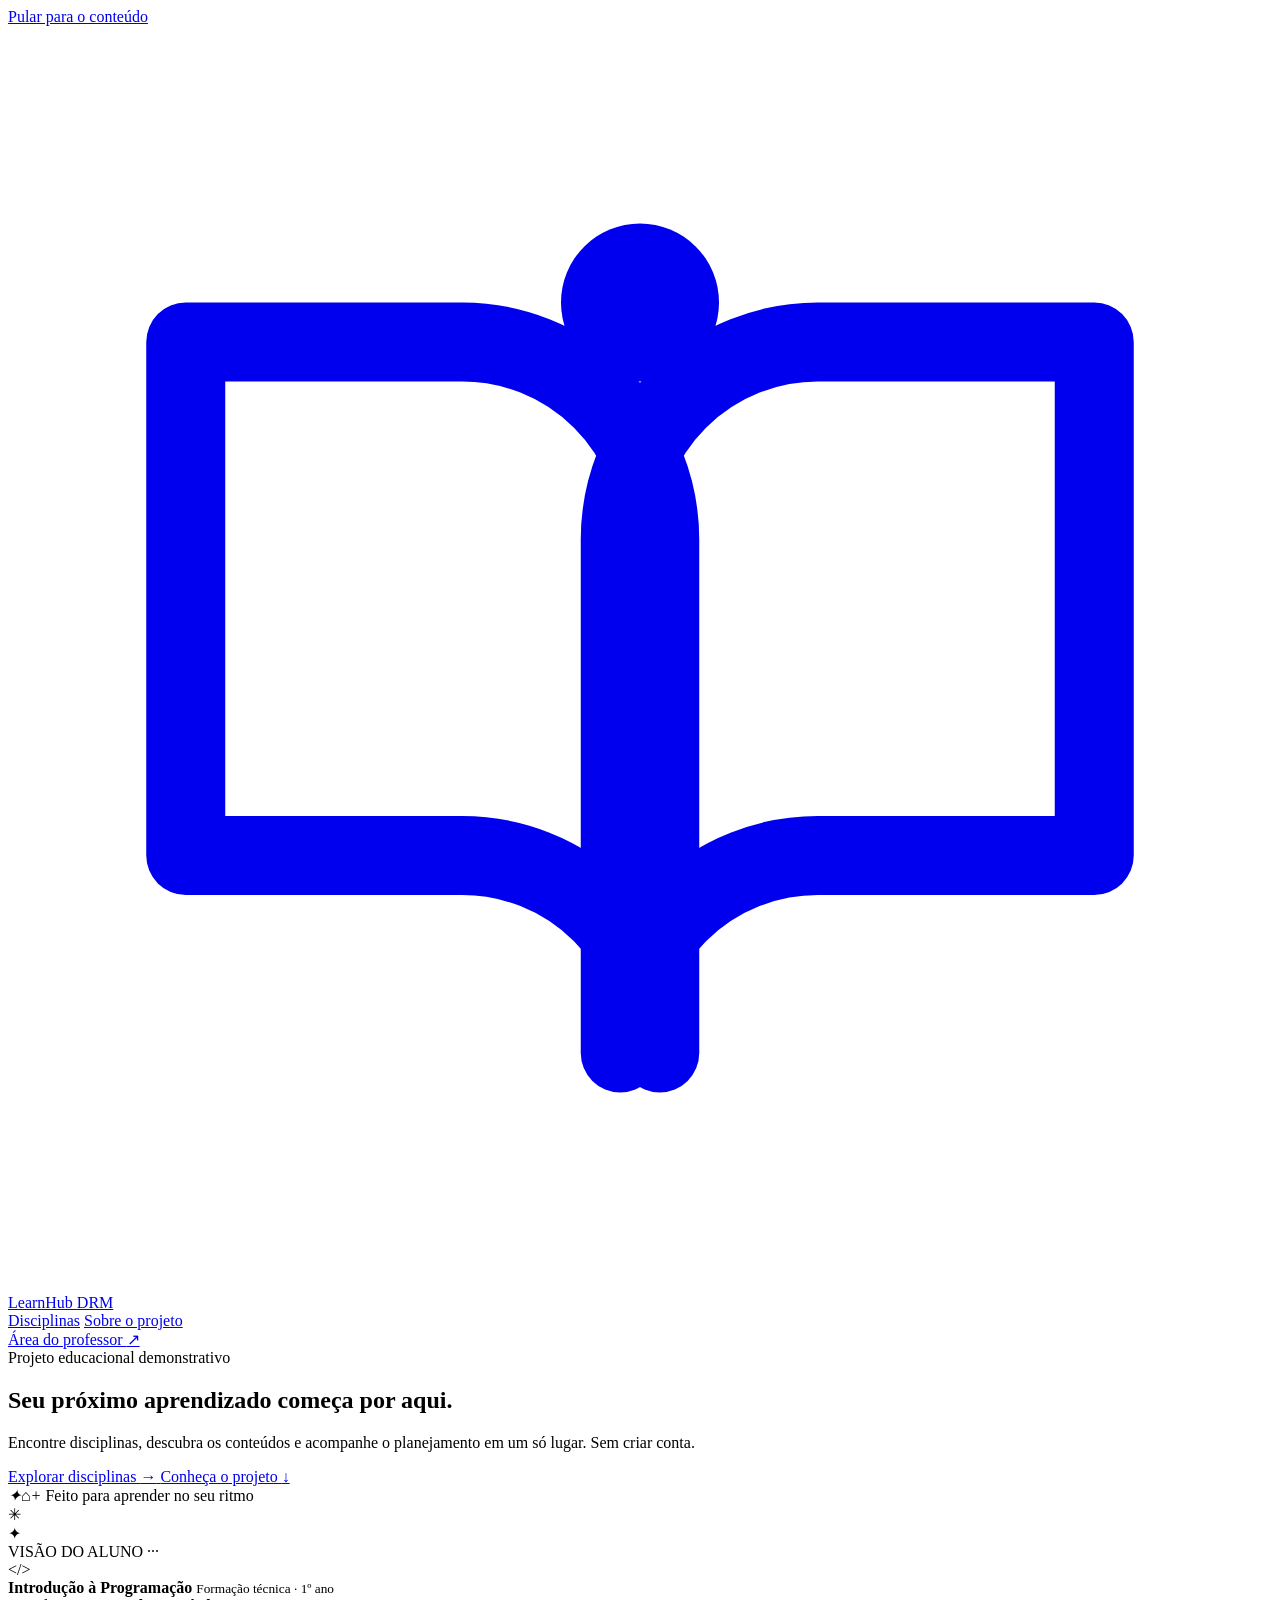
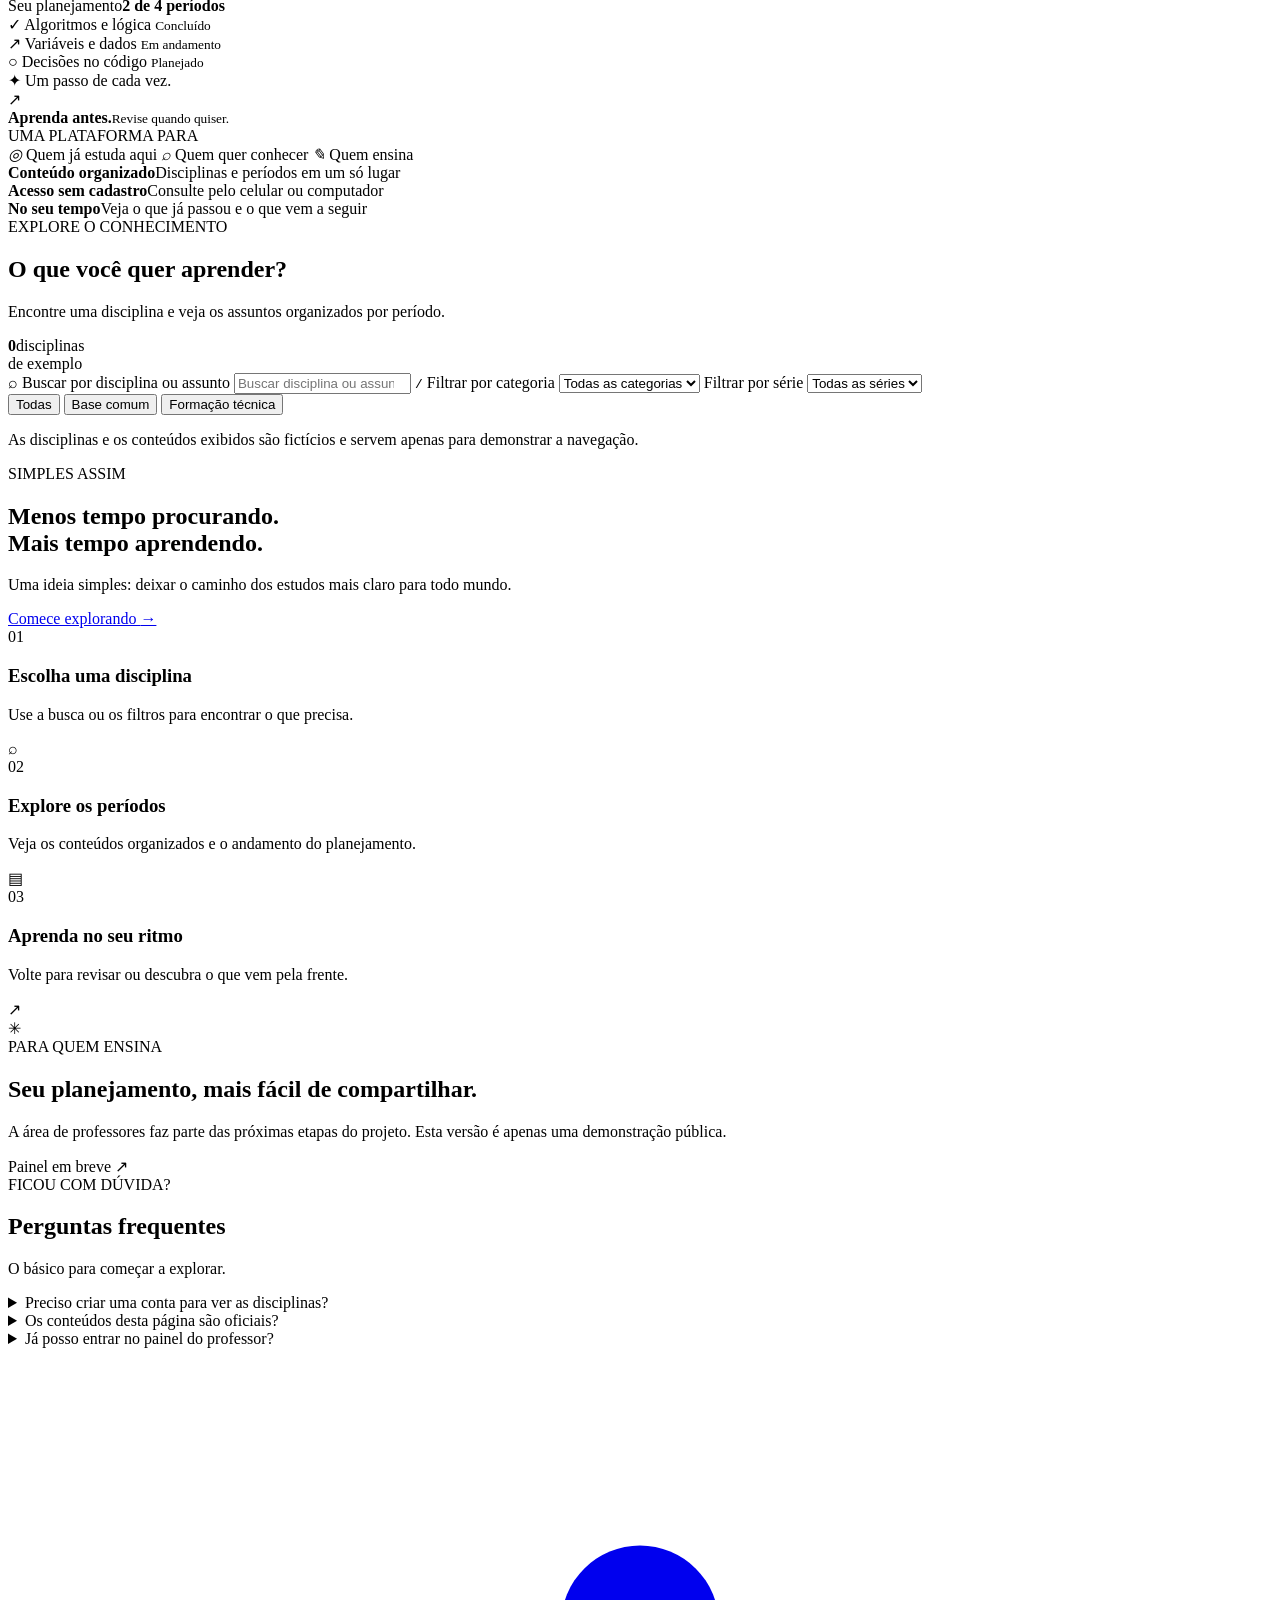
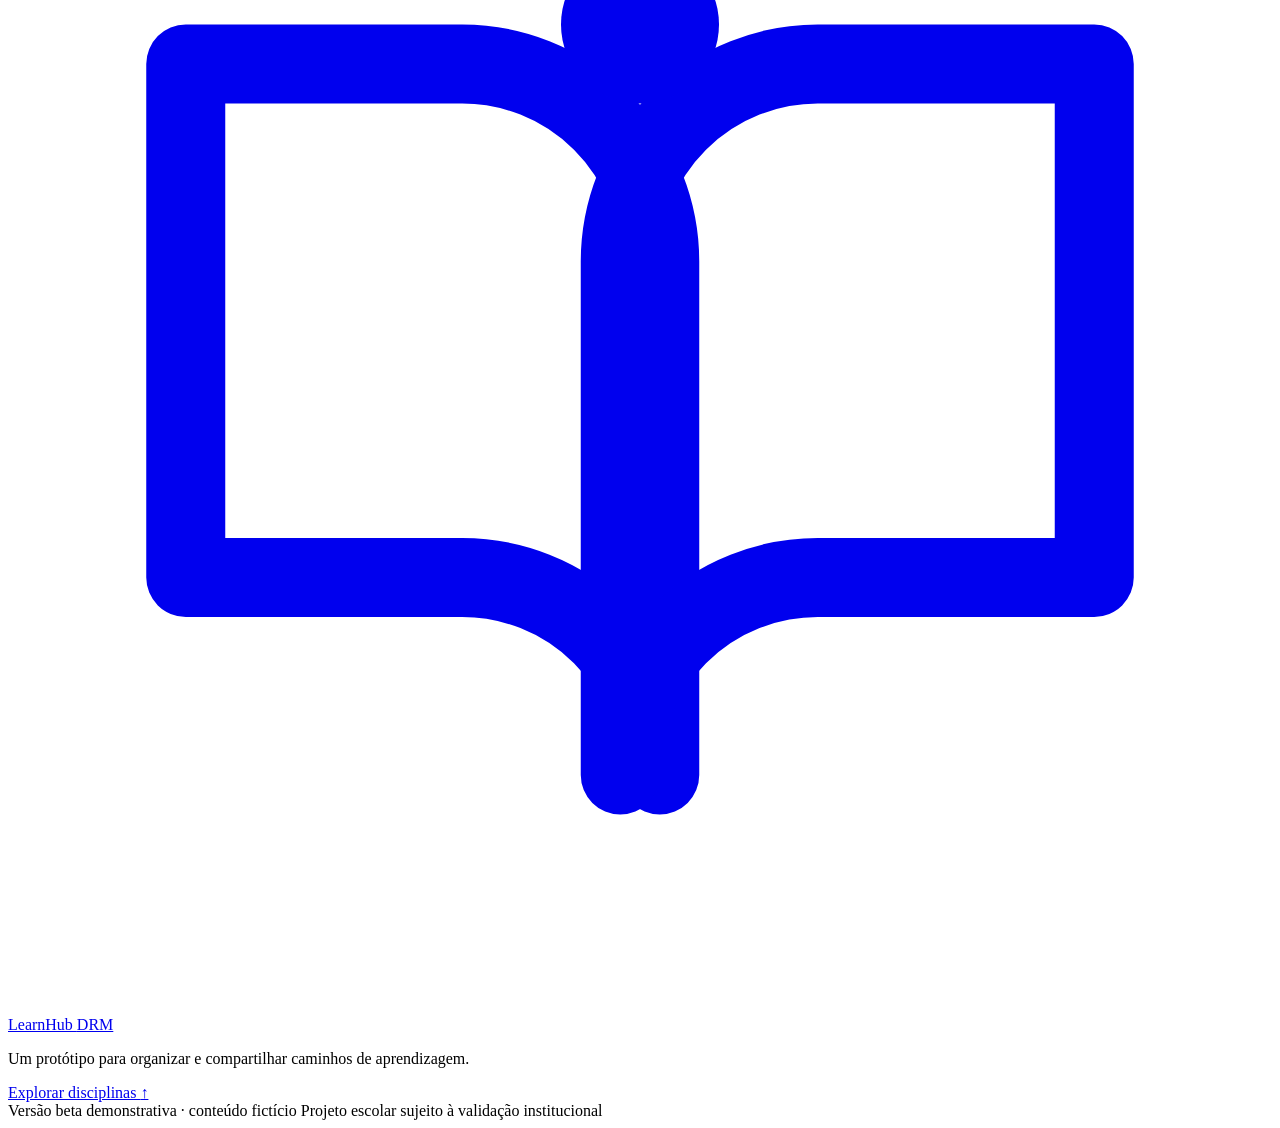
==== index.html @ 23350d1b "Add initial HTML structure for LearnHub DRM This is a complete HTML document for the LearnHub DRM pr" ====
<!doctype html>
<html lang="pt-BR">
  <head>
    <meta charset="utf-8">
    <meta name="viewport" content="width=device-width, initial-scale=1">
    <meta name="theme-color" content="#102b46">
    <meta
      name="description"
      content="Protótipo demonstrativo do LearnHub DRM: planejamento de disciplinas em um só lugar."
    >
    <title>LearnHub DRM — aprender fica mais fácil</title>
    <link rel="icon" href="data:image/svg+xml,%3Csvg xmlns='http://www.w3.org/2000/svg' viewBox='0 0 40 40'%3E%3Crect width='40' height='40' rx='12' fill='%23102b46'/%3E%3Cpath d='M10 12h8a6 6 0 0 1 6 6v12a6 6 0 0 0-6-6h-8zm20 0h-2a6 6 0 0 0-6 6v12a6 6 0 0 1 6-6h2z' fill='none' stroke='%23a8e1c4' stroke-width='2.5' stroke-linejoin='round'/%3E%3C/svg%3E">
    <link rel="stylesheet" href="styles.css">
    <script src="app.js" defer></script>
  </head>
  <body>
    <a class="skip-link" href="#conteudo">Pular para o conteúdo</a>

    <header class="site-header">
      <div class="container header-inner">
        <a class="brand" href="#inicio" aria-label="LearnHub DRM, início">
          <span class="brand-mark" aria-hidden="true">
            <svg viewBox="0 0 32 32" fill="none">
              <path d="M4.5 8h7a5 5 0 0 1 5 5v13a5 5 0 0 0-5-5h-7V8Z" stroke="currentColor" stroke-width="2" stroke-linejoin="round"/>
              <path d="M27.5 8h-7a5 5 0 0 0-5 5v13a5 5 0 0 1 5-5h7V8Z" stroke="currentColor" stroke-width="2" stroke-linejoin="round"/>
              <circle cx="16" cy="7" r="2" fill="currentColor"/>
            </svg>
          </span>
          <span class="brand-name">LearnHub <span>DRM</span></span>
        </a>

        <nav class="main-nav" aria-label="Navegação principal">
          <a href="#disciplinas">Disciplinas</a>
          <a href="#sobre">Sobre o projeto</a>
        </nav>

        <a class="button button-small button-outline header-action" href="#professores">
          Área do professor
          <span aria-hidden="true">↗</span>
        </a>
      </div>
    </header>

    <main id="conteudo">
      <section class="hero" id="inicio">
        <div class="container hero-grid">
          <div class="hero-copy">
            <div class="eyebrow"><span class="eyebrow-dot"></span> Projeto educacional demonstrativo</div>
            <h1>Seu próximo aprendizado começa <span>por aqui.</span></h1>
            <p class="hero-description">
              Encontre disciplinas, descubra os conteúdos e acompanhe o planejamento
              em um só lugar. Sem criar conta.
            </p>
            <div class="hero-actions">
              <a class="button button-primary" href="#disciplinas">
                Explorar disciplinas <span aria-hidden="true">→</span>
              </a>
              <a class="text-link" href="#sobre">Conheça o projeto <span aria-hidden="true">↓</span></a>
            </div>
            <div class="hero-note">
              <span class="avatar-stack" aria-hidden="true"><i>✦</i><i>⌂</i><i>+</i></span>
              Feito para aprender no seu ritmo
            </div>
          </div>

          <div class="hero-art" aria-label="Prévia demonstrativa de um planejamento escolar">
            <div class="art-orbit orbit-one"></div>
            <div class="art-orbit orbit-two"></div>
            <div class="art-spark spark-one">✳</div>
            <div class="art-spark spark-two">✦</div>
            <div class="preview-card">
              <div class="preview-top">
                <span class="preview-label"><span></span> VISÃO DO ALUNO</span>
                <span class="preview-more" aria-hidden="true">···</span>
              </div>
              <div class="preview-subject">
                <span class="subject-icon icon-code" aria-hidden="true">&lt;/&gt;</span>
                <div>
                  <strong>Introdução à Programação</strong>
                  <small>Formação técnica · 1º ano</small>
                </div>
              </div>
              <div class="preview-progress">
                <div><span>Seu planejamento</span><strong>2 de 4 períodos</strong></div>
                <div class="progress-track"><span></span></div>
              </div>
              <div class="preview-list">
                <div class="preview-item">
                  <span class="mini-status done">✓</span>
                  <span>Algoritmos e lógica</span>
                  <small>Concluído</small>
                </div>
                <div class="preview-item">
                  <span class="mini-status current">↗</span>
                  <span>Variáveis e dados</span>
                  <small>Em andamento</small>
                </div>
                <div class="preview-item">
                  <span class="mini-status planned">○</span>
                  <span>Decisões no código</span>
                  <small>Planejado</small>
                </div>
              </div>
              <div class="preview-footer"><span>✦</span> Um passo de cada vez.</div>
            </div>
            <div class="floating-note"><span>↗</span><div><strong>Aprenda antes.</strong><small>Revise quando quiser.</small></div></div>
          </div>
        </div>
        <div class="hero-bottom container">
          <span>UMA PLATAFORMA PARA</span>
          <div class="audience-list">
            <span><i>◎</i> Quem já estuda aqui</span>
            <span><i>⌕</i> Quem quer conhecer</span>
            <span><i>✎</i> Quem ensina</span>
          </div>
        </div>
      </section>

      <section class="intro-strip" aria-label="Resumo da plataforma">
        <div class="container intro-strip-inner">
          <div><strong>Conteúdo organizado</strong><span>Disciplinas e períodos em um só lugar</span></div>
          <div><strong>Acesso sem cadastro</strong><span>Consulte pelo celular ou computador</span></div>
          <div><strong>No seu tempo</strong><span>Veja o que já passou e o que vem a seguir</span></div>
        </div>
      </section>

      <section class="section courses-section" id="disciplinas">
        <div class="container">
          <div class="section-heading">
            <div>
              <div class="eyebrow eyebrow-muted">EXPLORE O CONHECIMENTO</div>
              <h2>O que você quer <span>aprender?</span></h2>
              <p>Encontre uma disciplina e veja os assuntos organizados por período.</p>
            </div>
            <div class="course-count"><strong id="course-count">0</strong><span>disciplinas<br>de exemplo</span></div>
          </div>

          <div class="filters" role="search" aria-label="Buscar disciplinas">
            <label class="search-box">
              <span class="search-icon" aria-hidden="true">⌕</span>
              <span class="sr-only">Buscar por disciplina ou assunto</span>
              <input id="search-input" type="search" placeholder="Buscar disciplina ou assunto..." autocomplete="off">
              <kbd>/</kbd>
            </label>
            <label class="select-wrap">
              <span class="sr-only">Filtrar por categoria</span>
              <select id="category-filter">
                <option value="todas">Todas as categorias</option>
                <option value="base">Base comum</option>
                <option value="tecnica">Formação técnica</option>
              </select>
            </label>
            <label class="select-wrap">
              <span class="sr-only">Filtrar por série</span>
              <select id="year-filter">
                <option value="todas">Todas as séries</option>
                <option value="1">1º ano</option>
                <option value="2">2º ano</option>
                <option value="3">3º ano</option>
              </select>
            </label>
          </div>

          <div class="category-pills" aria-label="Filtro rápido por categoria">
            <button class="filter-pill active" type="button" data-category="todas" aria-pressed="true">Todas</button>
            <button class="filter-pill" type="button" data-category="base" aria-pressed="false">Base comum</button>
            <button class="filter-pill" type="button" data-category="tecnica" aria-pressed="false">Formação técnica</button>
          </div>

          <div id="course-list" class="course-grid" aria-live="polite"></div>
          <div id="empty-state" class="empty-state" hidden>
            <span aria-hidden="true">⌕</span>
            <h3>Nenhuma disciplina encontrada</h3>
            <p>Tente outro termo ou ajuste os filtros.</p>
            <button class="button button-outline" id="clear-filters" type="button">Limpar filtros</button>
          </div>
          <p class="demo-disclaimer">As disciplinas e os conteúdos exibidos são fictícios e servem apenas para demonstrar a navegação.</p>
        </div>
      </section>

      <section id="course-detail" class="course-detail-section" hidden>
        <div class="container" id="course-detail-content"></div>
      </section>

      <section class="section how-section" id="sobre">
        <div class="container how-grid">
          <div class="how-copy">
            <div class="eyebrow eyebrow-muted">SIMPLES ASSIM</div>
            <h2>Menos tempo procurando.<br><span>Mais tempo aprendendo.</span></h2>
            <p>Uma ideia simples: deixar o caminho dos estudos mais claro para todo mundo.</p>
            <a class="text-link dark-link" href="#disciplinas">Comece explorando <span aria-hidden="true">→</span></a>
          </div>
          <div class="steps-list">
            <article class="step-item">
              <span class="step-number">01</span>
              <div><h3>Escolha uma disciplina</h3><p>Use a busca ou os filtros para encontrar o que precisa.</p></div>
              <span class="step-icon" aria-hidden="true">⌕</span>
            </article>
            <article class="step-item">
              <span class="step-number">02</span>
              <div><h3>Explore os períodos</h3><p>Veja os conteúdos organizados e o andamento do planejamento.</p></div>
              <span class="step-icon" aria-hidden="true">▤</span>
            </article>
            <article class="step-item">
              <span class="step-number">03</span>
              <div><h3>Aprenda no seu ritmo</h3><p>Volte para revisar ou descubra o que vem pela frente.</p></div>
              <span class="step-icon" aria-hidden="true">↗</span>
            </article>
          </div>
        </div>
      </section>

      <section class="teacher-cta" id="professores">
        <div class="container teacher-cta-inner">
          <div class="teacher-ornament" aria-hidden="true">✳</div>
          <div>
            <div class="eyebrow">PARA QUEM ENSINA</div>
            <h2>Seu planejamento, mais fácil de compartilhar.</h2>
            <p>A área de professores faz parte das próximas etapas do projeto. Esta versão é apenas uma demonstração pública.</p>
          </div>
          <span class="button button-light" aria-label="Área do professor ainda não disponível">Painel em breve <span aria-hidden="true">↗</span></span>
        </div>
      </section>

      <section class="faq-section section">
        <div class="container faq-grid">
          <div>
            <div class="eyebrow eyebrow-muted">FICOU COM DÚVIDA?</div>
            <h2>Perguntas <span>frequentes</span></h2>
            <p>O básico para começar a explorar.</p>
          </div>
          <div class="faq-list">
            <details>
              <summary>Preciso criar uma conta para ver as disciplinas?<span aria-hidden="true"></span></summary>
              <p>Não. A proposta é que os conteúdos publicados possam ser consultados sem cadastro.</p>
            </details>
            <details>
              <summary>Os conteúdos desta página são oficiais?<span aria-hidden="true"></span></summary>
              <p>Não. Este é um protótipo e todos os nomes, professores e conteúdos são exemplos fictícios. A publicação de informações oficiais depende da validação e autorização da escola.</p>
            </details>
            <details>
              <summary>Já posso entrar no painel do professor?<span aria-hidden="true"></span></summary>
              <p>Ainda não. Login, painel de edição e conexão com banco de dados não fazem parte desta demonstração.</p>
            </details>
          </div>
        </div>
      </section>
    </main>

    <footer class="site-footer">
      <div class="container footer-main">
        <a class="brand footer-brand" href="#inicio">
          <span class="brand-mark" aria-hidden="true">
            <svg viewBox="0 0 32 32" fill="none">
              <path d="M4.5 8h7a5 5 0 0 1 5 5v13a5 5 0 0 0-5-5h-7V8Z" stroke="currentColor" stroke-width="2" stroke-linejoin="round"/>
              <path d="M27.5 8h-7a5 5 0 0 0-5 5v13a5 5 0 0 1 5-5h7V8Z" stroke="currentColor" stroke-width="2" stroke-linejoin="round"/>
              <circle cx="16" cy="7" r="2" fill="currentColor"/>
            </svg>
          </span>
          <span class="brand-name">LearnHub <span>DRM</span></span>
        </a>
        <p>Um protótipo para organizar e compartilhar caminhos de aprendizagem.</p>
        <a href="#disciplinas">Explorar disciplinas <span aria-hidden="true">↑</span></a>
      </div>
      <div class="container footer-bottom">
        <span>Versão beta demonstrativa · conteúdo fictício</span>
        <span>Projeto escolar sujeito à validação institucional</span>
      </div>
    </footer>
  </body>
</html>
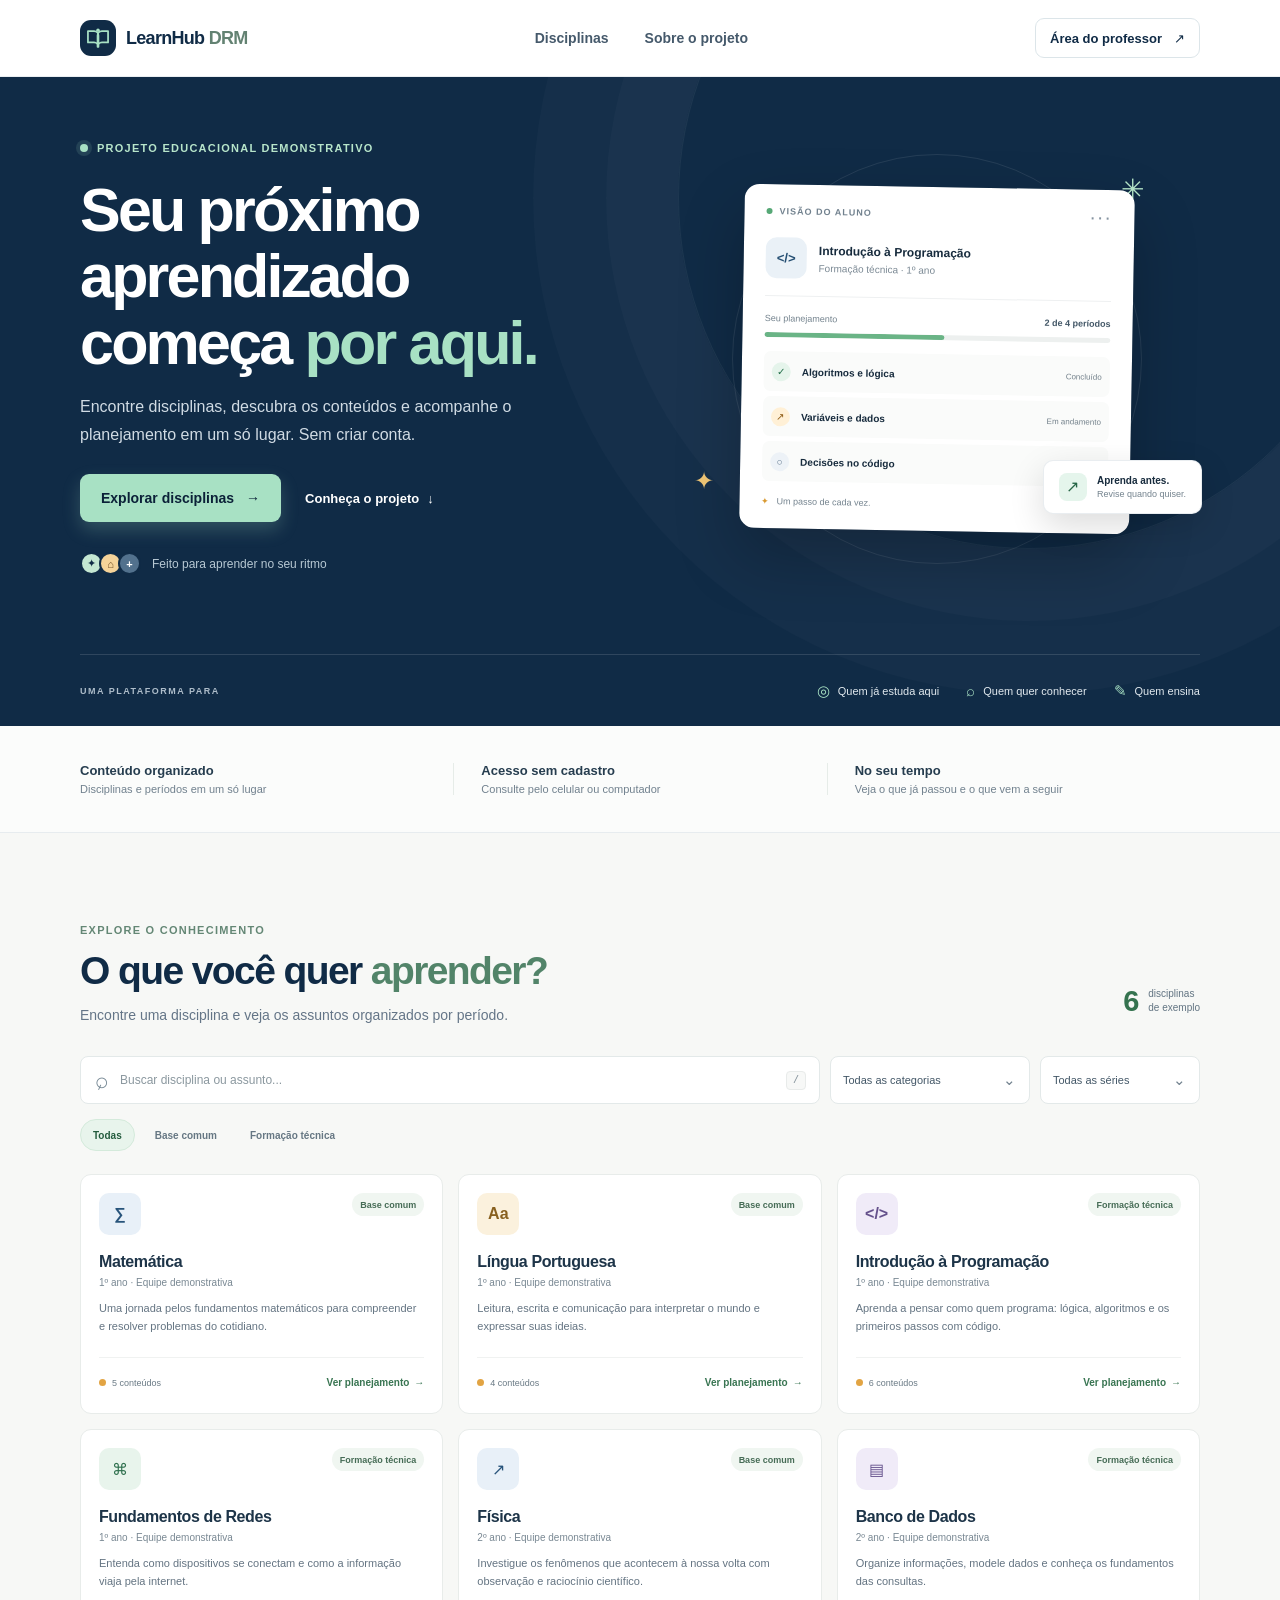
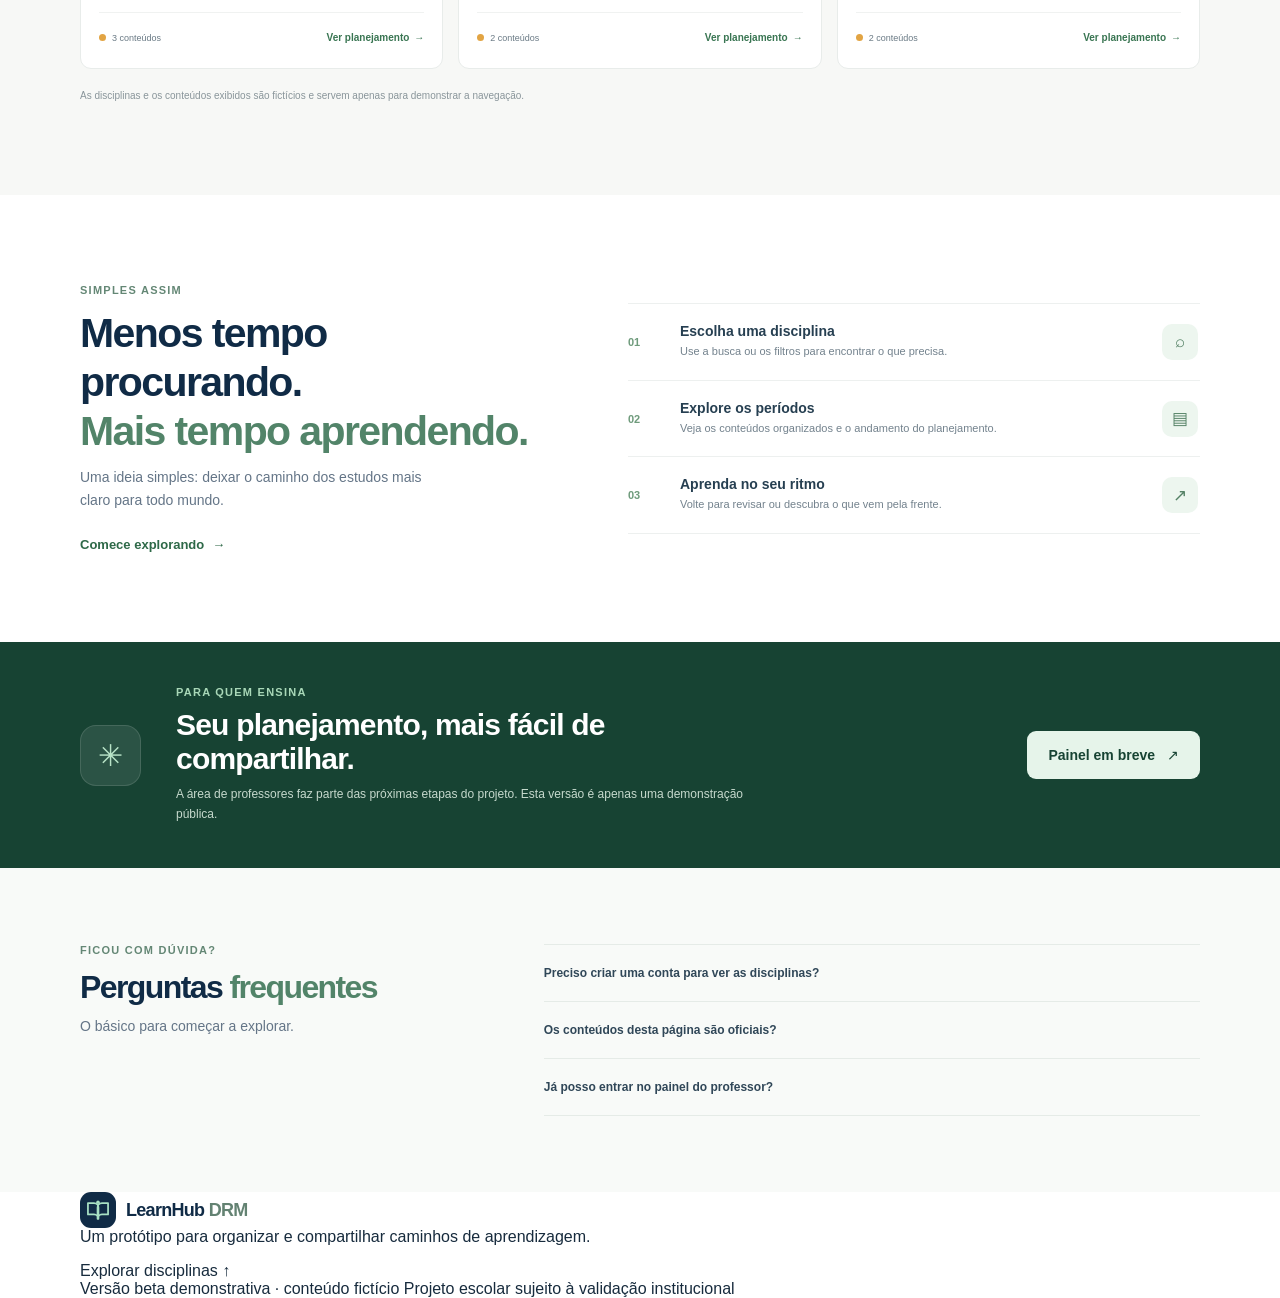
==== commit e3b77e96: "Rename stylesheet and script files in index.html" ====
--- a/index.html
+++ b/index.html
@@ -10,8 +10,8 @@
     >
     <title>LearnHub DRM — aprender fica mais fácil</title>
     <link rel="icon" href="data:image/svg+xml,%3Csvg xmlns='http://www.w3.org/2000/svg' viewBox='0 0 40 40'%3E%3Crect width='40' height='40' rx='12' fill='%23102b46'/%3E%3Cpath d='M10 12h8a6 6 0 0 1 6 6v12a6 6 0 0 0-6-6h-8zm20 0h-2a6 6 0 0 0-6 6v12a6 6 0 0 1 6-6h2z' fill='none' stroke='%23a8e1c4' stroke-width='2.5' stroke-linejoin='round'/%3E%3C/svg%3E">
-    <link rel="stylesheet" href="styles.css">
-    <script src="app.js" defer></script>
+    <link rel="stylesheet" href="style.css">
+    <script src="index.js" defer></script>
   </head>
   <body>
     <a class="skip-link" href="#conteudo">Pular para o conteúdo</a>
--- a/style.css
+++ b/style.css
@@ -0,0 +1,245 @@
+:root {
+  color-scheme: light;
+  --navy: #102b46;
+  --navy-deep: #0b2138;
+  --ink: #172b3d;
+  --muted: #647587;
+  --line: #e7ecef;
+  --paper: #ffffff;
+  --canvas: #f7f8f6;
+  --mint: #a8e1c4;
+  --mint-pale: #eaf6ef;
+  --amber: #f0b858;
+  --blue-pale: #edf3fa;
+  --green: #27744f;
+  --shadow: 0 20px 55px rgb(16 43 70 / 9%);
+  font-family: "DM Sans", "Segoe UI", sans-serif;
+  font-synthesis: none;
+  text-rendering: optimizeLegibility;
+}
+
+* { box-sizing: border-box; }
+html { scroll-behavior: smooth; scroll-padding-top: 85px; }
+body { margin: 0; color: var(--ink); background: var(--paper); font-size: 16px; }
+button, input, select { font: inherit; }
+button, a, select { -webkit-tap-highlight-color: transparent; }
+a { color: inherit; text-decoration: none; }
+button { color: inherit; }
+::selection { color: var(--navy-deep); background: var(--mint); }
+
+.container { width: min(1120px, calc(100% - 48px)); margin-inline: auto; }
+.sr-only, .skip-link:not(:focus) {
+  position: absolute;
+  width: 1px;
+  height: 1px;
+  padding: 0;
+  margin: -1px;
+  overflow: hidden;
+  clip: rect(0, 0, 0, 0);
+  white-space: nowrap;
+  border: 0;
+}
+.skip-link:focus {
+  position: fixed;
+  z-index: 20;
+  top: 12px;
+  left: 12px;
+  padding: 12px 16px;
+  color: white;
+  background: var(--navy);
+  border-radius: 8px;
+}
+
+.site-header { position: sticky; z-index: 10; top: 0; background: rgb(255 255 255 / 94%); border-bottom: 1px solid rgb(231 236 239 / 85%); backdrop-filter: blur(14px); }
+.header-inner { min-height: 76px; display: flex; align-items: center; justify-content: space-between; gap: 28px; }
+.brand { display: inline-flex; align-items: center; gap: 10px; flex-shrink: 0; }
+.brand-mark { width: 36px; height: 36px; display: grid; place-items: center; color: var(--mint); background: var(--navy); border-radius: 11px; }
+.brand-mark svg { width: 28px; height: 28px; }
+.brand-name { color: var(--navy); font-family: "Manrope", sans-serif; font-size: 18px; font-weight: 800; letter-spacing: -.7px; }
+.brand-name > span { color: #638272; font-weight: 600; }
+.main-nav { display: flex; align-items: center; gap: 36px; margin-left: auto; margin-right: auto; }
+.main-nav a { color: #45596b; font-size: 14px; font-weight: 600; transition: color .2s ease; }
+.main-nav a:hover, .main-nav a:focus-visible { color: #2b7550; }
+.button { min-height: 48px; display: inline-flex; align-items: center; justify-content: center; gap: 12px; padding: 0 20px; border: 1px solid transparent; border-radius: 9px; font-size: 14px; font-weight: 700; cursor: pointer; transition: transform .2s ease, box-shadow .2s ease, background .2s ease; }
+.button:hover { transform: translateY(-2px); }
+.button:focus-visible, a:focus-visible, button:focus-visible, select:focus-visible, input:focus-visible, summary:focus-visible { outline: 3px solid #78b994; outline-offset: 3px; }
+.button-small { min-height: 40px; padding-inline: 14px; font-size: 13px; }
+.button-outline { color: var(--navy); background: white; border-color: #dce5e9; }
+.button-outline:hover { background: #f6faf8; border-color: #9dc9ae; }
+.button-primary { color: var(--navy-deep); background: var(--mint); box-shadow: 0 8px 18px rgb(168 225 196 / 22%); }
+.button-primary:hover { background: #b7ebcf; box-shadow: 0 10px 24px rgb(168 225 196 / 34%); }
+
+.hero { position: relative; overflow: hidden; color: white; background: var(--navy); }
+.hero::before { position: absolute; top: -230px; right: -100px; width: 700px; height: 700px; content: ""; border: 1px solid rgb(255 255 255 / 6%); border-radius: 50%; box-shadow: 0 0 0 72px rgb(255 255 255 / 2%), 0 0 0 145px rgb(255 255 255 / 2%); pointer-events: none; }
+.hero-grid { position: relative; z-index: 1; min-height: 544px; display: grid; grid-template-columns: 1.03fr .97fr; align-items: center; gap: 35px; padding-top: 30px; padding-bottom: 44px; }
+.hero-copy { max-width: 555px; padding-block: 35px; }
+.eyebrow { display: flex; align-items: center; gap: 9px; color: #b7e5ca; font-size: 11px; font-weight: 700; letter-spacing: 1.25px; text-transform: uppercase; }
+.eyebrow-dot { width: 8px; height: 8px; background: var(--mint); border-radius: 50%; box-shadow: 0 0 0 4px rgb(168 225 196 / 12%); }
+h1, h2, h3, p { margin-top: 0; }
+h1, h2 { font-family: "Manrope", "Segoe UI", sans-serif; }
+.hero h1 { max-width: 540px; margin: 23px 0 17px; font-size: clamp(42px, 5vw, 61px); font-weight: 700; line-height: 1.09; letter-spacing: -2.8px; }
+.hero h1 span { color: var(--mint); }
+.hero-description { max-width: 475px; margin-bottom: 25px; color: #d0dbe4; font-size: 16px; line-height: 1.75; }
+.hero-actions { display: flex; align-items: center; gap: 24px; flex-wrap: wrap; }
+.text-link { display: inline-flex; align-items: center; gap: 8px; color: #fff; font-size: 13px; font-weight: 700; }
+.text-link span { transition: transform .2s ease; }
+.text-link:hover span { transform: translateX(4px); }
+.hero-note { display: flex; align-items: center; gap: 11px; margin-top: 30px; color: #b7c8d3; font-size: 12px; }
+.avatar-stack { display: flex; padding-left: 4px; }
+.avatar-stack i { width: 23px; height: 23px; display: grid; place-items: center; margin-left: -4px; color: var(--navy); background: #c4e7d2; border: 2px solid var(--navy); border-radius: 50%; font-size: 11px; font-style: normal; font-weight: 700; }
+.avatar-stack i:nth-child(2) { color: #6a4820; background: #f5d399; }
+.avatar-stack i:nth-child(3) { color: white; background: #52718d; }
+
+.hero-art { position: relative; min-height: 430px; display: grid; place-items: center; }
+.art-orbit { position: absolute; width: 410px; height: 410px; border: 1px solid rgb(255 255 255 / 9%); border-radius: 50%; }
+.orbit-two { width: 335px; height: 335px; border-style: dashed; border-color: rgb(168 225 196 / 17%); }
+.preview-card { position: relative; z-index: 1; width: min(100%, 390px); padding: 21px; color: var(--ink); background: white; border: 1px solid rgb(255 255 255 / 65%); border-radius: 15px; box-shadow: 0 28px 65px rgb(0 0 0 / 23%); transform: rotate(1deg); }
+.preview-top { display: flex; justify-content: space-between; align-items: center; margin-bottom: 21px; }
+.preview-label { display: flex; align-items: center; gap: 7px; color: #71818e; font-size: 9px; font-weight: 700; letter-spacing: 1px; }
+.preview-label span { width: 6px; height: 6px; background: #56a876; border-radius: 50%; }
+.preview-more { color: #8593a0; font-size: 20px; line-height: 10px; letter-spacing: 2px; }
+.preview-subject { display: flex; align-items: center; gap: 12px; padding-bottom: 17px; border-bottom: 1px solid #eef0f1; }
+.subject-icon { width: 41px; height: 41px; display: grid; place-items: center; color: #244e72; background: #eaf1f7; border-radius: 11px; font-size: 13px; font-weight: 700; }
+.preview-subject strong, .preview-subject small { display: block; }
+.preview-subject strong { font-size: 12px; }
+.preview-subject small { margin-top: 5px; color: #7b8994; font-size: 10px; }
+.preview-progress { padding-block: 17px 14px; }
+.preview-progress > div:first-child { display: flex; justify-content: space-between; gap: 8px; color: #74838e; font-size: 9px; }
+.preview-progress strong { color: #435767; font-size: 9px; }
+.progress-track { height: 5px; overflow: hidden; margin-top: 9px; background: #edf0ef; border-radius: 10px; }
+.progress-track span { width: 52%; height: 100%; display: block; background: #6ab486; border-radius: inherit; }
+.preview-list { display: grid; gap: 5px; }
+.preview-item { min-height: 40px; display: grid; grid-template-columns: 22px 1fr auto; align-items: center; gap: 8px; padding: 5px 8px; background: #fafbfa; border-radius: 7px; }
+.preview-item > span:nth-child(2) { font-size: 10px; font-weight: 600; }
+.preview-item small { color: #73818b; font-size: 8px; }
+.mini-status { width: 19px; height: 19px; display: grid; place-items: center; border-radius: 50%; font-size: 10px; font-weight: 700; }
+.mini-status.done { color: #216d48; background: #e5f4eb; }
+.mini-status.current { color: #8d5a12; background: #fff0d6; }
+.mini-status.planned { color: #536d86; background: #edf2f7; }
+.preview-footer { display: flex; align-items: center; gap: 7px; margin-top: 15px; color: #74838e; font-size: 9px; }
+.preview-footer span { color: #d99a32; }
+.floating-note { position: absolute; z-index: 2; right: -2px; bottom: 60px; display: flex; align-items: center; gap: 10px; padding: 12px 15px; color: var(--ink); background: white; border: 1px solid rgb(231 236 239 / 90%); border-radius: 10px; box-shadow: 0 12px 35px rgb(0 0 0 / 14%); }
+.floating-note > span { width: 28px; height: 28px; display: grid; place-items: center; color: #276647; background: #e5f5ec; border-radius: 8px; }
+.floating-note strong, .floating-note small { display: block; }
+.floating-note strong { font-size: 10px; }
+.floating-note small { margin-top: 3px; color: #74838e; font-size: 9px; }
+.art-spark { position: absolute; color: #b6e7c9; }
+.spark-one { top: 29px; right: 56px; font-size: 28px; }
+.spark-two { bottom: 79px; left: 20px; color: #f2c877; font-size: 24px; }
+.hero-bottom { position: relative; z-index: 1; min-height: 72px; display: flex; align-items: center; justify-content: space-between; gap: 20px; border-top: 1px solid rgb(255 255 255 / 13%); }
+.hero-bottom > span { color: #aebdca; font-size: 9px; font-weight: 700; letter-spacing: 1.5px; }
+.audience-list { display: flex; align-items: center; gap: 27px; color: #e1e9ee; font-size: 11px; }
+.audience-list span { display: flex; align-items: center; gap: 8px; }
+.audience-list i { color: var(--mint); font-size: 15px; font-style: normal; }
+
+.intro-strip { background: #fbfcfb; border-bottom: 1px solid var(--line); }
+.intro-strip-inner { min-height: 106px; display: grid; grid-template-columns: repeat(3, 1fr); align-items: center; }
+.intro-strip-inner > div { display: grid; gap: 5px; padding-left: 27px; border-left: 1px solid #e6ece8; }
+.intro-strip-inner > div:first-child { padding-left: 0; border-left: 0; }
+.intro-strip strong { color: #263d4f; font-size: 13px; }
+.intro-strip span { color: #71818e; font-size: 11px; }
+
+.section { padding-block: 91px; }
+.courses-section { background: var(--canvas); }
+.section-heading { display: flex; justify-content: space-between; align-items: end; gap: 20px; margin-bottom: 28px; }
+.eyebrow-muted { color: #648775; }
+.section-heading h2, .how-copy h2, .faq-grid h2 { margin: 12px 0 9px; color: var(--navy); font-size: clamp(29px, 3.4vw, 39px); line-height: 1.2; letter-spacing: -1.6px; }
+.section-heading h2 span, .how-copy h2 span, .faq-grid h2 span { color: #528469; }
+.section-heading p, .how-copy > p, .faq-grid > div:first-child > p { margin-bottom: 0; color: var(--muted); font-size: 14px; line-height: 1.7; }
+.course-count { display: flex; align-items: center; gap: 9px; padding-bottom: 6px; color: #627482; font-size: 10px; line-height: 1.45; }
+.course-count strong { color: #35734f; font-family: "Manrope", sans-serif; font-size: 29px; }
+.filters { display: grid; grid-template-columns: 1fr 200px 160px; gap: 10px; margin-bottom: 15px; }
+.search-box, .select-wrap { min-height: 48px; display: flex; align-items: center; background: white; border: 1px solid #e3e9e9; border-radius: 8px; }
+.search-box { gap: 10px; padding: 0 13px; }
+.search-icon { color: #768894; font-size: 23px; line-height: 1; transform: rotate(-20deg); }
+.search-box input { width: 100%; min-width: 0; color: var(--ink); background: transparent; border: 0; outline: 0; font-size: 12px; }
+.search-box input::placeholder { color: #8b989f; }
+.search-box kbd { padding: 3px 6px; color: #7e8d96; background: #f7f8f7; border: 1px solid #e8ebea; border-radius: 4px; font-size: 10px; }
+.select-wrap { position: relative; padding-inline: 12px 30px; }
+.select-wrap::after { position: absolute; right: 13px; color: #71818e; content: "⌄"; font-size: 15px; pointer-events: none; }
+.select-wrap select { width: 100%; color: #435767; background: transparent; border: 0; outline: none; appearance: none; font-size: 11px; cursor: pointer; }
+.category-pills { display: flex; gap: 7px; margin-bottom: 23px; }
+.filter-pill { min-height: 32px; padding: 0 12px; color: #667783; background: transparent; border: 1px solid transparent; border-radius: 20px; font-size: 10px; font-weight: 600; cursor: pointer; }
+.filter-pill:hover { color: #2c6847; background: #f0f7f2; }
+.filter-pill.active { color: #245c3e; background: #e8f4ec; border-color: #d4eadb; }
+.course-grid { display: grid; grid-template-columns: repeat(3, 1fr); gap: 15px; }
+.course-card { min-width: 0; display: flex; flex-direction: column; padding: 18px; background: white; border: 1px solid #e8ecea; border-radius: 11px; transition: transform .2s ease, box-shadow .2s ease, border-color .2s ease; }
+.course-card:hover { border-color: #c4ddcc; box-shadow: 0 12px 28px rgb(29 68 48 / 7%); transform: translateY(-3px); }
+.card-top { display: flex; justify-content: space-between; align-items: flex-start; gap: 10px; margin-bottom: 18px; }
+.course-icon { width: 42px; height: 42px; display: grid; place-items: center; border-radius: 10px; font-size: 16px; font-weight: 700; }
+.tone-blue { color: #28547b; background: #e8f0f8; }
+.tone-amber { color: #88601f; background: #fbf1dd; }
+.tone-violet { color: #65518c; background: #f0ebf8; }
+.tone-green { color: #2f704e; background: #e8f4ec; }
+.category-tag { display: inline-flex; align-items: center; min-height: 23px; padding: 0 8px; color: #466c56; background: #f0f6f1; border-radius: 20px; font-size: 9px; font-weight: 600; }
+.course-card h3 { margin-bottom: 6px; color: #1d3448; font-family: "Manrope", sans-serif; font-size: 16px; letter-spacing: -.4px; }
+.course-meta { margin-bottom: 11px; color: #798893; font-size: 10px; }
+.course-description { min-height: 42px; margin-bottom: 16px; color: #647482; font-size: 11px; line-height: 1.65; }
+.card-bottom { display: flex; justify-content: space-between; align-items: center; gap: 8px; margin-top: auto; padding-top: 12px; border-top: 1px solid #f0f2f1; }
+.status-summary { display: flex; align-items: center; gap: 6px; color: #6a7a85; font-size: 9px; }
+.status-dot { width: 7px; height: 7px; display: inline-block; flex: 0 0 auto; border-radius: 50%; }
+.status-dot.done { background: #55a778; }
+.status-dot.current { background: #e2a443; }
+.status-dot.planned { background: #8b9aaa; }
+.card-link { display: inline-flex; align-items: center; gap: 5px; padding: 7px 0 7px 8px; color: #397552; background: transparent; border: 0; font-size: 10px; font-weight: 700; cursor: pointer; }
+.card-link:hover span { transform: translateX(3px); }
+.card-link span { transition: transform .2s ease; }
+.demo-disclaimer { margin: 19px 0 0; color: #89959a; font-size: 10px; line-height: 1.6; }
+.empty-state { padding: 45px 20px; text-align: center; background: white; border: 1px dashed #dbe3df; border-radius: 11px; }
+.empty-state > span { color: #6f9a7d; font-size: 30px; }
+.empty-state h3 { margin: 8px 0; color: var(--navy); font-size: 17px; }
+.empty-state p { margin-bottom: 17px; color: var(--muted); font-size: 13px; }
+.empty-state .button { min-height: 40px; font-size: 12px; }
+
+.course-detail-section { padding-block: 58px 76px; background: white; border-top: 1px solid var(--line); }
+.detail-back { display: inline-flex; align-items: center; gap: 8px; margin-bottom: 25px; padding: 8px 0; color: #4a7259; background: transparent; border: 0; font-size: 12px; font-weight: 700; cursor: pointer; }
+.detail-back:hover span { transform: translateX(-3px); }
+.detail-back span { transition: transform .2s ease; }
+.detail-header { display: flex; align-items: flex-start; gap: 18px; }
+.detail-header .course-icon { width: 56px; height: 56px; flex: 0 0 auto; font-size: 20px; }
+.detail-header h2 { margin: 11px 0 5px; color: var(--navy); font-family: "Manrope", sans-serif; font-size: clamp(26px, 4vw, 38px); line-height: 1.2; letter-spacing: -1.5px; }
+.detail-header p { margin: 0; color: var(--muted); font-size: 13px; }
+.detail-description { max-width: 730px; margin: 19px 0 28px; color: #536575; font-size: 14px; line-height: 1.8; }
+.detail-period-label { margin-bottom: 11px; color: #71818e; font-size: 10px; font-weight: 700; letter-spacing: 1px; text-transform: uppercase; }
+.period-tabs { display: flex; gap: 6px; overflow-x: auto; padding: 0 2px 6px; scrollbar-width: thin; }
+.period-tab { min-height: 37px; flex: 0 0 auto; padding: 0 13px; color: #667783; background: #f7f9f8; border: 1px solid #e8edeb; border-radius: 7px; font-size: 11px; font-weight: 600; cursor: pointer; }
+.period-tab[aria-selected="true"] { color: #245b3c; background: #eaf5ee; border-color: #d4e9db; }
+.period-content-list { display: grid; gap: 10px; margin-top: 15px; }
+.content-row { display: grid; grid-template-columns: 32px 1fr auto; align-items: start; gap: 12px; padding: 16px; background: #fcfdfc; border: 1px solid #edf0ee; border-radius: 9px; }
+.content-row .mini-status { margin-top: 1px; }
+.content-row h3 { margin: 0 0 5px; color: #293f50; font-size: 13px; }
+.content-row p { margin: 0; color: #75838d; font-size: 11px; line-height: 1.6; }
+.level-tag { margin-top: 1px; padding: 5px 8px; color: #5b6d79; background: #f0f3f4; border-radius: 20px; font-size: 9px; white-space: nowrap; }
+.content-row .status-label { display: flex; align-items: center; gap: 6px; margin-top: 7px; color: #627581; font-size: 9px; }
+.content-row .status-label .status-dot { width: 6px; height: 6px; }
+.detail-empty { padding: 22px; color: #667783; background: #f8faf8; border-radius: 8px; font-size: 12px; }
+
+.how-section { padding-block: 89px; background: #fff; }
+.how-grid { display: grid; grid-template-columns: .9fr 1.1fr; align-items: center; gap: 80px; }
+.how-copy h2 { margin-top: 13px; font-size: clamp(30px, 3.5vw, 41px); }
+.how-copy > p { max-width: 365px; margin-bottom: 22px; }
+.dark-link { color: #2e6948; }
+.steps-list { display: grid; }
+.step-item { display: grid; grid-template-columns: 37px 1fr 38px; align-items: center; gap: 15px; padding: 19px 0; border-bottom: 1px solid #edf0ef; }
+.step-item:first-child { border-top: 1px solid #edf0ef; }
+.step-number { color: #6f9b7c; font-family: "Manrope", sans-serif; font-size: 11px; font-weight: 800; }
+.step-item h3 { margin: 0 0 4px; color: #263f51; font-size: 14px; }
+.step-item p { margin: 0; color: #73828d; font-size: 11px; line-height: 1.6; }
+.step-icon { width: 36px; height: 36px; display: grid; place-items: center; color: #548165; background: #edf6ef; border-radius: 10px; font-size: 17px; }
+
+.teacher-cta { overflow: hidden; color: white; background: #174333; }
+.teacher-cta-inner { position: relative; min-height: 226px; display: grid; grid-template-columns: 72px 1fr auto; align-items: center; gap: 24px; }
+.teacher-ornament { width: 61px; height: 61px; display: grid; place-items: center; color: #b8e3c7; background: rgb(255 255 255 / 9%); border: 1px solid rgb(255 255 255 / 12%); border-radius: 16px; font-size: 30px; }
+.teacher-cta .eyebrow { margin-bottom: 10px; color: #a9d8b8; }
+.teacher-cta h2 { max-width: 520px; margin: 0 0 8px; font-size: clamp(22px, 3vw, 30px); letter-spacing: -.8px; }
+.teacher-cta p { max-width: 600px; margin: 0; color: #c6d9cd; font-size: 12px; line-height: 1.7; }
+.button-light { color: #174333; background: #e6f4ea; white-space: nowrap; }
+.button-light:hover { background: white; }
+
+.faq-section { padding-block: 76px; background: #f8faf8; }
+.faq-grid { display: grid; grid-template-columns: .75fr 1.25fr; gap: 70px; }
+.faq-grid h2 { margin-bottom: 8px; font-size: 32px; }
+.faq-list details { border-bottom: 1px solid #e5ebe7; }
+.faq-list details:first-child { border-top: 1px solid #e5ebe7; }
+.faq-list summary { min-height: 56px; display: flex; align-items: center; justify-content: space-between; gap: 15px; color: #304758; font-size: 12px; font-weight: 700; list-style: none; cursor: pointer; }
+.faq-list summary::-webkit-details-marke
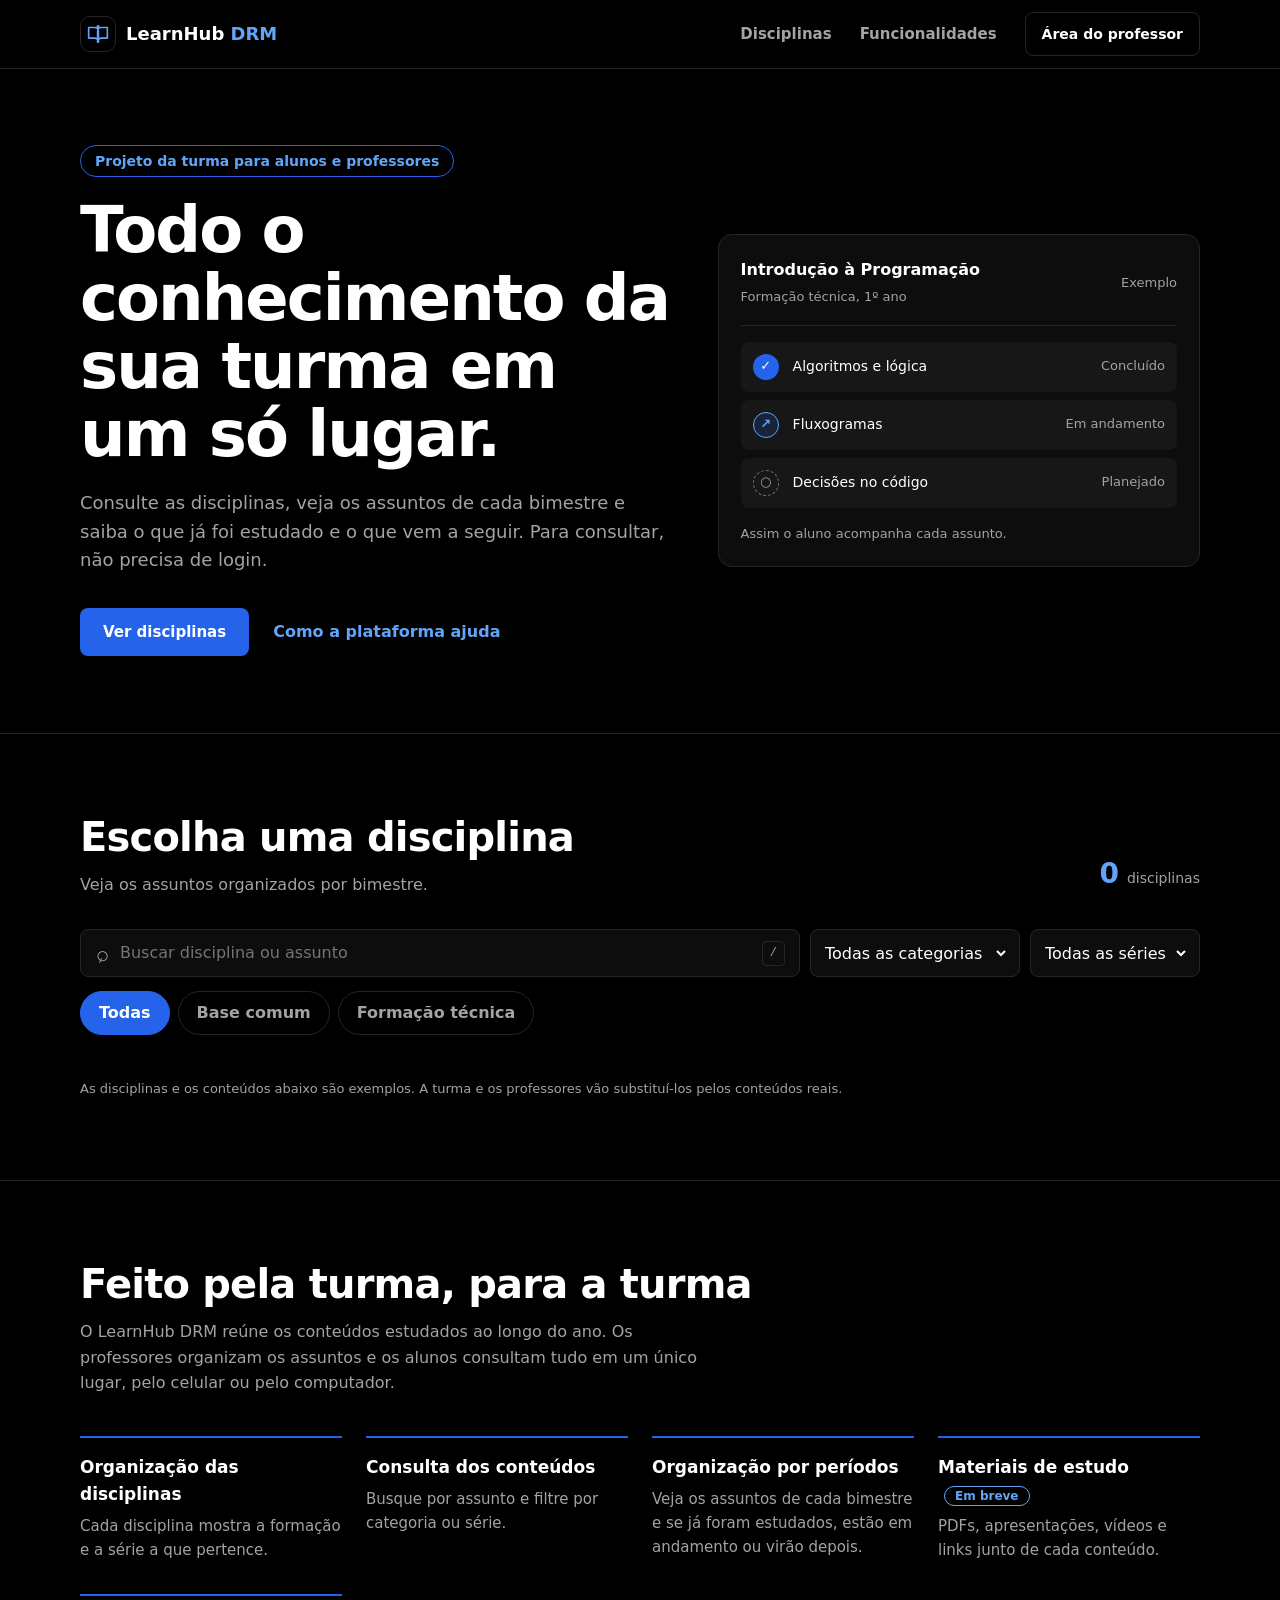
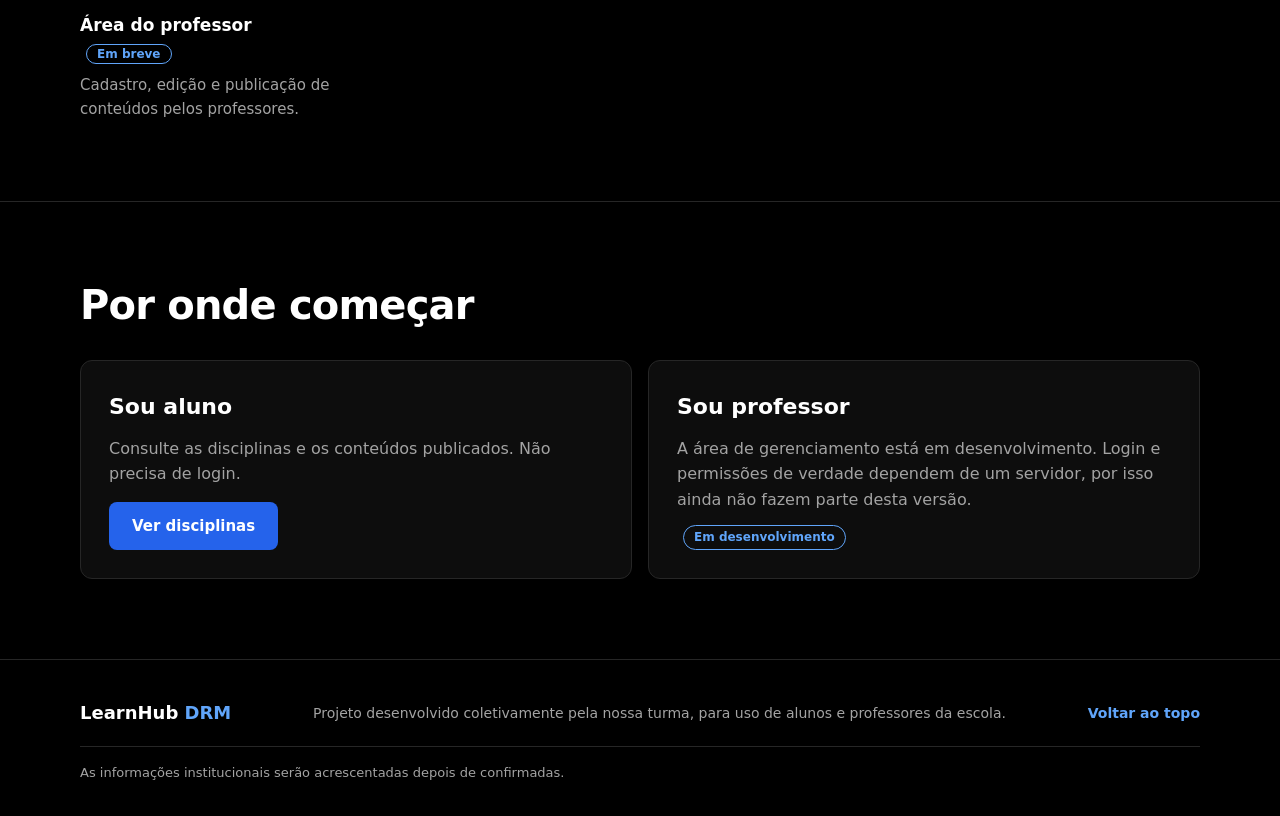
==== commit 2ab19ca7: "Rename index (1).html to index.html" ====
--- a/index.html
+++ b/index.html
@@ -3,13 +3,10 @@
   <head>
     <meta charset="utf-8">
     <meta name="viewport" content="width=device-width, initial-scale=1">
-    <meta name="theme-color" content="#102b46">
-    <meta
-      name="description"
-      content="Protótipo demonstrativo do LearnHub DRM: planejamento de disciplinas em um só lugar."
-    >
-    <title>LearnHub DRM — aprender fica mais fácil</title>
-    <link rel="icon" href="data:image/svg+xml,%3Csvg xmlns='http://www.w3.org/2000/svg' viewBox='0 0 40 40'%3E%3Crect width='40' height='40' rx='12' fill='%23102b46'/%3E%3Cpath d='M10 12h8a6 6 0 0 1 6 6v12a6 6 0 0 0-6-6h-8zm20 0h-2a6 6 0 0 0-6 6v12a6 6 0 0 1 6-6h2z' fill='none' stroke='%23a8e1c4' stroke-width='2.5' stroke-linejoin='round'/%3E%3C/svg%3E">
+    <meta name="theme-color" content="#000000">
+    <meta name="description" content="LearnHub DRM: plataforma da turma para organizar e consultar os conteúdos das disciplinas.">
+    <title>LearnHub DRM — os conteúdos da turma em um só lugar</title>
+    <link rel="icon" href="data:image/svg+xml,%3Csvg xmlns='http://www.w3.org/2000/svg' viewBox='0 0 40 40'%3E%3Crect width='40' height='40' rx='12' fill='%23000'/%3E%3Cpath d='M10 12h8a6 6 0 0 1 6 6v12a6 6 0 0 0-6-6h-8zm20 0h-2a6 6 0 0 0-6 6v12a6 6 0 0 1 6-6h2z' fill='none' stroke='%2360a5fa' stroke-width='2.5' stroke-linejoin='round'/%3E%3C/svg%3E">
     <link rel="stylesheet" href="style.css">
     <script src="index.js" defer></script>
   </head>
@@ -28,118 +25,63 @@
           </span>
           <span class="brand-name">LearnHub <span>DRM</span></span>
         </a>
-
         <nav class="main-nav" aria-label="Navegação principal">
           <a href="#disciplinas">Disciplinas</a>
-          <a href="#sobre">Sobre o projeto</a>
+          <a href="#funcionalidades">Funcionalidades</a>
         </nav>
-
-        <a class="button button-small button-outline header-action" href="#professores">
-          Área do professor
-          <span aria-hidden="true">↗</span>
-        </a>
+        <a class="button button-small button-outline" href="#professores">Área do professor</a>
       </div>
     </header>
 
     <main id="conteudo">
       <section class="hero" id="inicio">
         <div class="container hero-grid">
-          <div class="hero-copy">
-            <div class="eyebrow"><span class="eyebrow-dot"></span> Projeto educacional demonstrativo</div>
-            <h1>Seu próximo aprendizado começa <span>por aqui.</span></h1>
+          <div>
+            <span class="pill">Projeto da turma para alunos e professores</span>
+            <h1>Todo o conhecimento da sua turma em um só lugar.</h1>
             <p class="hero-description">
-              Encontre disciplinas, descubra os conteúdos e acompanhe o planejamento
-              em um só lugar. Sem criar conta.
+              Consulte as disciplinas, veja os assuntos de cada bimestre e saiba o que já foi
+              estudado e o que vem a seguir. Para consultar, não precisa de login.
             </p>
             <div class="hero-actions">
-              <a class="button button-primary" href="#disciplinas">
-                Explorar disciplinas <span aria-hidden="true">→</span>
-              </a>
-              <a class="text-link" href="#sobre">Conheça o projeto <span aria-hidden="true">↓</span></a>
-            </div>
-            <div class="hero-note">
-              <span class="avatar-stack" aria-hidden="true"><i>✦</i><i>⌂</i><i>+</i></span>
-              Feito para aprender no seu ritmo
+              <a class="button button-primary" href="#disciplinas">Ver disciplinas</a>
+              <a class="text-link" href="#funcionalidades">Como a plataforma ajuda</a>
             </div>
           </div>
 
-          <div class="hero-art" aria-label="Prévia demonstrativa de um planejamento escolar">
-            <div class="art-orbit orbit-one"></div>
-            <div class="art-orbit orbit-two"></div>
-            <div class="art-spark spark-one">✳</div>
-            <div class="art-spark spark-two">✦</div>
-            <div class="preview-card">
-              <div class="preview-top">
-                <span class="preview-label"><span></span> VISÃO DO ALUNO</span>
-                <span class="preview-more" aria-hidden="true">···</span>
+          <div class="preview" role="img" aria-label="Exemplo de como o aluno vê os conteúdos de uma disciplina">
+            <div class="preview-head">
+              <div>
+                <strong>Introdução à Programação</strong>
+                <small>Formação técnica, 1º ano</small>
               </div>
-              <div class="preview-subject">
-                <span class="subject-icon icon-code" aria-hidden="true">&lt;/&gt;</span>
-                <div>
-                  <strong>Introdução à Programação</strong>
-                  <small>Formação técnica · 1º ano</small>
-                </div>
-              </div>
-              <div class="preview-progress">
-                <div><span>Seu planejamento</span><strong>2 de 4 períodos</strong></div>
-                <div class="progress-track"><span></span></div>
-              </div>
-              <div class="preview-list">
-                <div class="preview-item">
-                  <span class="mini-status done">✓</span>
-                  <span>Algoritmos e lógica</span>
-                  <small>Concluído</small>
-                </div>
-                <div class="preview-item">
-                  <span class="mini-status current">↗</span>
-                  <span>Variáveis e dados</span>
-                  <small>Em andamento</small>
-                </div>
-                <div class="preview-item">
-                  <span class="mini-status planned">○</span>
-                  <span>Decisões no código</span>
-                  <small>Planejado</small>
-                </div>
-              </div>
-              <div class="preview-footer"><span>✦</span> Um passo de cada vez.</div>
+              <small>Exemplo</small>
             </div>
-            <div class="floating-note"><span>↗</span><div><strong>Aprenda antes.</strong><small>Revise quando quiser.</small></div></div>
-          </div>
-        </div>
-        <div class="hero-bottom container">
-          <span>UMA PLATAFORMA PARA</span>
-          <div class="audience-list">
-            <span><i>◎</i> Quem já estuda aqui</span>
-            <span><i>⌕</i> Quem quer conhecer</span>
-            <span><i>✎</i> Quem ensina</span>
+            <div class="preview-list">
+              <div class="preview-item"><span class="mini-status done">✓</span><span>Algoritmos e lógica</span><small>Concluído</small></div>
+              <div class="preview-item"><span class="mini-status current">↗</span><span>Fluxogramas</span><small>Em andamento</small></div>
+              <div class="preview-item"><span class="mini-status planned">○</span><span>Decisões no código</span><small>Planejado</small></div>
+            </div>
+            <p class="preview-note">Assim o aluno acompanha cada assunto.</p>
           </div>
         </div>
       </section>
 
-      <section class="intro-strip" aria-label="Resumo da plataforma">
-        <div class="container intro-strip-inner">
-          <div><strong>Conteúdo organizado</strong><span>Disciplinas e períodos em um só lugar</span></div>
-          <div><strong>Acesso sem cadastro</strong><span>Consulte pelo celular ou computador</span></div>
-          <div><strong>No seu tempo</strong><span>Veja o que já passou e o que vem a seguir</span></div>
-        </div>
-      </section>
-
-      <section class="section courses-section" id="disciplinas">
+      <section class="section" id="disciplinas">
         <div class="container">
           <div class="section-heading">
             <div>
-              <div class="eyebrow eyebrow-muted">EXPLORE O CONHECIMENTO</div>
-              <h2>O que você quer <span>aprender?</span></h2>
-              <p>Encontre uma disciplina e veja os assuntos organizados por período.</p>
+              <h2>Escolha uma disciplina</h2>
+              <p>Veja os assuntos organizados por bimestre.</p>
             </div>
-            <div class="course-count"><strong id="course-count">0</strong><span>disciplinas<br>de exemplo</span></div>
+            <div class="course-count"><strong id="course-count">0</strong><span>disciplinas</span></div>
           </div>
 
           <div class="filters" role="search" aria-label="Buscar disciplinas">
             <label class="search-box">
               <span class="search-icon" aria-hidden="true">⌕</span>
               <span class="sr-only">Buscar por disciplina ou assunto</span>
-              <input id="search-input" type="search" placeholder="Buscar disciplina ou assunto..." autocomplete="off">
+              <input id="search-input" type="search" placeholder="Buscar disciplina ou assunto" autocomplete="off">
               <kbd>/</kbd>
             </label>
             <label class="select-wrap">
@@ -174,7 +116,7 @@
             <p>Tente outro termo ou ajuste os filtros.</p>
             <button class="button button-outline" id="clear-filters" type="button">Limpar filtros</button>
           </div>
-          <p class="demo-disclaimer">As disciplinas e os conteúdos exibidos são fictícios e servem apenas para demonstrar a navegação.</p>
+          <p class="demo-disclaimer">As disciplinas e os conteúdos abaixo são exemplos. A turma e os professores vão substituí-los pelos conteúdos reais.</p>
         </div>
       </section>
 
@@ -182,89 +124,65 @@
         <div class="container" id="course-detail-content"></div>
       </section>
 
-      <section class="section how-section" id="sobre">
-        <div class="container how-grid">
-          <div class="how-copy">
-            <div class="eyebrow eyebrow-muted">SIMPLES ASSIM</div>
-            <h2>Menos tempo procurando.<br><span>Mais tempo aprendendo.</span></h2>
-            <p>Uma ideia simples: deixar o caminho dos estudos mais claro para todo mundo.</p>
-            <a class="text-link dark-link" href="#disciplinas">Comece explorando <span aria-hidden="true">→</span></a>
-          </div>
-          <div class="steps-list">
-            <article class="step-item">
-              <span class="step-number">01</span>
-              <div><h3>Escolha uma disciplina</h3><p>Use a busca ou os filtros para encontrar o que precisa.</p></div>
-              <span class="step-icon" aria-hidden="true">⌕</span>
+      <section class="section" id="funcionalidades">
+        <div class="container">
+          <h2>Feito pela turma, para a turma</h2>
+          <p class="section-intro">
+            O LearnHub DRM reúne os conteúdos estudados ao longo do ano. Os professores organizam
+            os assuntos e os alunos consultam tudo em um único lugar, pelo celular ou pelo computador.
+          </p>
+          <div class="feature-grid">
+            <article class="feature">
+              <h3>Organização das disciplinas</h3>
+              <p>Cada disciplina mostra a formação e a série a que pertence.</p>
             </article>
-            <article class="step-item">
-              <span class="step-number">02</span>
-              <div><h3>Explore os períodos</h3><p>Veja os conteúdos organizados e o andamento do planejamento.</p></div>
-              <span class="step-icon" aria-hidden="true">▤</span>
+            <article class="feature">
+              <h3>Consulta dos conteúdos</h3>
+              <p>Busque por assunto e filtre por categoria ou série.</p>
             </article>
-            <article class="step-item">
-              <span class="step-number">03</span>
-              <div><h3>Aprenda no seu ritmo</h3><p>Volte para revisar ou descubra o que vem pela frente.</p></div>
-              <span class="step-icon" aria-hidden="true">↗</span>
+            <article class="feature">
+              <h3>Organização por períodos</h3>
+              <p>Veja os assuntos de cada bimestre e se já foram estudados, estão em andamento ou virão depois.</p>
+            </article>
+            <article class="feature">
+              <h3>Materiais de estudo <span class="soon">Em breve</span></h3>
+              <p>PDFs, apresentações, vídeos e links junto de cada conteúdo.</p>
+            </article>
+            <article class="feature">
+              <h3>Área do professor <span class="soon">Em breve</span></h3>
+              <p>Cadastro, edição e publicação de conteúdos pelos professores.</p>
             </article>
           </div>
         </div>
       </section>
 
-      <section class="teacher-cta" id="professores">
-        <div class="container teacher-cta-inner">
-          <div class="teacher-ornament" aria-hidden="true">✳</div>
-          <div>
-            <div class="eyebrow">PARA QUEM ENSINA</div>
-            <h2>Seu planejamento, mais fácil de compartilhar.</h2>
-            <p>A área de professores faz parte das próximas etapas do projeto. Esta versão é apenas uma demonstração pública.</p>
-          </div>
-          <span class="button button-light" aria-label="Área do professor ainda não disponível">Painel em breve <span aria-hidden="true">↗</span></span>
-        </div>
-      </section>
-
-      <section class="faq-section section">
-        <div class="container faq-grid">
-          <div>
-            <div class="eyebrow eyebrow-muted">FICOU COM DÚVIDA?</div>
-            <h2>Perguntas <span>frequentes</span></h2>
-            <p>O básico para começar a explorar.</p>
-          </div>
-          <div class="faq-list">
-            <details>
-              <summary>Preciso criar uma conta para ver as disciplinas?<span aria-hidden="true"></span></summary>
-              <p>Não. A proposta é que os conteúdos publicados possam ser consultados sem cadastro.</p>
-            </details>
-            <details>
-              <summary>Os conteúdos desta página são oficiais?<span aria-hidden="true"></span></summary>
-              <p>Não. Este é um protótipo e todos os nomes, professores e conteúdos são exemplos fictícios. A publicação de informações oficiais depende da validação e autorização da escola.</p>
-            </details>
-            <details>
-              <summary>Já posso entrar no painel do professor?<span aria-hidden="true"></span></summary>
-              <p>Ainda não. Login, painel de edição e conexão com banco de dados não fazem parte desta demonstração.</p>
-            </details>
+      <section class="section" id="acesso">
+        <div class="container">
+          <h2>Por onde começar</h2>
+          <div class="access-grid">
+            <article class="access-card">
+              <h3>Sou aluno</h3>
+              <p>Consulte as disciplinas e os conteúdos publicados. Não precisa de login.</p>
+              <a class="button button-primary" href="#disciplinas">Ver disciplinas</a>
+            </article>
+            <article class="access-card" id="professores">
+              <h3>Sou professor</h3>
+              <p>A área de gerenciamento está em desenvolvimento. Login e permissões de verdade dependem de um servidor, por isso ainda não fazem parte desta versão.</p>
+              <span class="soon">Em desenvolvimento</span>
+            </article>
           </div>
         </div>
       </section>
     </main>
 
     <footer class="site-footer">
-      <div class="container footer-main">
-        <a class="brand footer-brand" href="#inicio">
-          <span class="brand-mark" aria-hidden="true">
-            <svg viewBox="0 0 32 32" fill="none">
-              <path d="M4.5 8h7a5 5 0 0 1 5 5v13a5 5 0 0 0-5-5h-7V8Z" stroke="currentColor" stroke-width="2" stroke-linejoin="round"/>
-              <path d="M27.5 8h-7a5 5 0 0 0-5 5v13a5 5 0 0 1 5-5h7V8Z" stroke="currentColor" stroke-width="2" stroke-linejoin="round"/>
-              <circle cx="16" cy="7" r="2" fill="currentColor"/>
-            </svg>
-          </span>
-          <span class="brand-name">LearnHub <span>DRM</span></span>
-        </a>
-        <p>Um protótipo para organizar e compartilhar caminhos de aprendizagem.</p>
-        <a href="#disciplinas">Explorar disciplinas <span aria-hidden="true">↑</span></a>
-      </div>
-      <div class="container footer-bottom">
-        <span>Versão beta demonstrativa · conteúdo fictício</span>
-        <span>Projeto escolar sujeito à validação institucional</span>
+      <div class="container">
+        <div class="footer-main">
+          <a class="brand footer-brand" href="#inicio"><span class="brand-name">LearnHub <span>DRM</span></span></a>
+          <p>Projeto desenvolvido coletivamente pela nossa turma, para uso de alunos e professores da escola.</p>
+          <a href="#inicio">Voltar ao topo</a>
+        </div>
+        <p class="footer-note">As informações institucionais serão acrescentadas depois de confirmadas.</p>
       </div>
     </footer>
   </body>
--- a/style.css
+++ b/style.css
@@ -1,245 +1,185 @@
 :root {
-  color-scheme: light;
-  --navy: #102b46;
-  --navy-deep: #0b2138;
-  --ink: #172b3d;
-  --muted: #647587;
-  --line: #e7ecef;
-  --paper: #ffffff;
-  --canvas: #f7f8f6;
-  --mint: #a8e1c4;
-  --mint-pale: #eaf6ef;
-  --amber: #f0b858;
-  --blue-pale: #edf3fa;
-  --green: #27744f;
-  --shadow: 0 20px 55px rgb(16 43 70 / 9%);
-  font-family: "DM Sans", "Segoe UI", sans-serif;
-  font-synthesis: none;
+  color-scheme: dark;
+  --bg: #000;
+  --surface: #0d0d0d;
+  --raised: #171717;
+  --line: #262626;
+  --text: #fff;
+  --muted: #a3a3a3;
+  --soft: #d4d4d4;
+  --blue: #2563eb;
+  --blue-dark: #1d4ed8;
+  --blue-light: #60a5fa;
+  --blue-tint: rgb(37 99 235 / 16%);
+  font-family: system-ui, "Segoe UI", Roboto, sans-serif;
   text-rendering: optimizeLegibility;
 }
 
 * { box-sizing: border-box; }
-html { scroll-behavior: smooth; scroll-padding-top: 85px; }
-body { margin: 0; color: var(--ink); background: var(--paper); font-size: 16px; }
-button, input, select { font: inherit; }
-button, a, select { -webkit-tap-highlight-color: transparent; }
+html { scroll-behavior: smooth; scroll-padding-top: 80px; }
+body { margin: 0; color: var(--text); background: var(--bg); font-size: 16px; line-height: 1.6; overflow-x: clip; }
+h1, h2, h3, p { margin: 0; }
 a { color: inherit; text-decoration: none; }
-button { color: inherit; }
-::selection { color: var(--navy-deep); background: var(--mint); }
+button, input, select { font: inherit; color: inherit; }
+[hidden] { display: none !important; }
+:focus-visible { outline: 3px solid var(--blue-light); outline-offset: 3px; }
 
-.container { width: min(1120px, calc(100% - 48px)); margin-inline: auto; }
-.sr-only, .skip-link:not(:focus) {
-  position: absolute;
-  width: 1px;
-  height: 1px;
-  padding: 0;
-  margin: -1px;
-  overflow: hidden;
-  clip: rect(0, 0, 0, 0);
-  white-space: nowrap;
-  border: 0;
-}
-.skip-link:focus {
-  position: fixed;
-  z-index: 20;
-  top: 12px;
-  left: 12px;
-  padding: 12px 16px;
-  color: white;
-  background: var(--navy);
-  border-radius: 8px;
+.container { width: min(1120px, calc(100% - 40px)); margin-inline: auto; }
+.sr-only, .skip-link:not(:focus) { position: absolute; width: 1px; height: 1px; margin: -1px; overflow: hidden; clip: rect(0, 0, 0, 0); white-space: nowrap; }
+.skip-link:focus { position: fixed; z-index: 20; top: 12px; left: 12px; padding: 12px 16px; background: var(--blue); border-radius: 8px; }
+
+/* Cabeçalho */
+.site-header { position: sticky; z-index: 10; top: 0; background: var(--bg); border-bottom: 1px solid var(--line); }
+.header-inner { min-height: 68px; display: flex; align-items: center; gap: 28px; }
+.brand { display: inline-flex; align-items: center; gap: 10px; margin-right: auto; font-size: 18px; font-weight: 800; }
+.brand-mark { width: 36px; height: 36px; display: grid; place-items: center; color: var(--blue-light); border: 1px solid var(--line); border-radius: 10px; }
+.brand-mark svg { width: 26px; height: 26px; }
+.brand-name span { color: var(--blue-light); }
+.main-nav { display: flex; gap: 28px; }
+.main-nav a { padding: 10px 0; color: var(--muted); font-size: 15px; font-weight: 600; }
+.main-nav a:hover { color: var(--text); }
+
+/* Botões e links */
+.button { min-height: 48px; display: inline-flex; align-items: center; justify-content: center; gap: 8px; padding: 0 22px; border: 1px solid transparent; border-radius: 8px; font-size: 15px; font-weight: 700; cursor: pointer; transition: background .2s, border-color .2s, color .2s; }
+.button-primary { color: #fff; background: var(--blue); }
+.button-primary:hover { background: var(--blue-dark); }
+.button-outline { background: transparent; border-color: var(--line); }
+.button-outline:hover { color: var(--blue-light); border-color: var(--blue-light); }
+.button-small { min-height: 44px; padding-inline: 16px; font-size: 14px; }
+.text-link { padding: 12px 0; color: var(--blue-light); font-weight: 700; }
+.text-link:hover { text-decoration: underline; }
+
+/* Hero */
+.hero { border-bottom: 1px solid var(--line); }
+.hero-grid { display: grid; grid-template-columns: 1.1fr .9fr; align-items: center; gap: 48px; padding-block: 76px; }
+.pill { display: inline-block; padding: 4px 14px; color: var(--blue-light); border: 1px solid var(--blue); border-radius: 20px; font-size: 14px; font-weight: 600; }
+.hero h1 { max-width: 13em; margin-block: 20px; font-size: clamp(38px, 5.4vw, 64px); font-weight: 800; line-height: 1.06; letter-spacing: -.03em; }
+.hero-description { max-width: 34em; color: var(--muted); font-size: 18px; }
+.hero-actions { display: flex; flex-wrap: wrap; align-items: center; gap: 8px 24px; margin-top: 32px; }
+
+.preview { padding: 22px; background: var(--surface); border: 1px solid var(--line); border-radius: 14px; }
+.preview-head { display: flex; justify-content: space-between; align-items: center; gap: 12px; padding-bottom: 16px; border-bottom: 1px solid var(--line); }
+.preview-head strong { display: block; }
+.preview small, .preview-note { color: var(--muted); font-size: 13px; }
+.preview-list { display: grid; gap: 8px; margin-block: 16px; }
+.preview-item { display: grid; grid-template-columns: 28px 1fr auto; align-items: center; gap: 12px; padding: 12px; background: var(--raised); border-radius: 8px; font-size: 14px; }
+
+/* Indicadores de status (usados no hero e no detalhe) */
+.mini-status { width: 26px; height: 26px; display: grid; place-items: center; border-radius: 50%; font-size: 13px; font-weight: 700; }
+.mini-status.done { color: #fff; background: var(--blue); }
+.mini-status.current { color: var(--blue-light); background: var(--blue-tint); border: 1px solid var(--blue-light); }
+.mini-status.planned { color: var(--muted); border: 1px dashed #737373; }
+.status-dot { width: 8px; height: 8px; display: inline-block; flex: none; border-radius: 50%; }
+.status-dot.done { background: var(--blue); }
+.status-dot.current { background: var(--blue-light); }
+.status-dot.planned { border: 1px solid var(--muted); }
+
+/* Seções */
+.section { padding-block: 80px; border-bottom: 1px solid var(--line); }
+.section h2 { font-size: clamp(28px, 3.6vw, 40px); line-height: 1.15; letter-spacing: -.02em; }
+.section-heading { display: flex; justify-content: space-between; align-items: flex-end; gap: 20px; margin-bottom: 32px; }
+.section-heading p, .section-intro { max-width: 40em; margin-top: 12px; color: var(--muted); }
+.course-count { display: flex; align-items: baseline; gap: 8px; color: var(--muted); font-size: 14px; }
+.course-count strong { color: var(--blue-light); font-size: 28px; }
+
+.feature-grid { display: grid; grid-template-columns: repeat(auto-fit, minmax(220px, 1fr)); gap: 32px 24px; margin-top: 40px; }
+.feature { padding-top: 16px; border-top: 2px solid var(--blue); }
+.feature h3 { margin-bottom: 6px; font-size: 17px; }
+.feature p { color: var(--muted); font-size: 15px; }
+.soon { margin-left: 6px; padding: 2px 10px; color: var(--blue-light); border: 1px solid var(--blue-light); border-radius: 20px; font-size: 12px; font-weight: 600; white-space: nowrap; }
+
+.access-grid { display: grid; grid-template-columns: 1fr 1fr; gap: 16px; margin-top: 32px; }
+.access-card { display: flex; flex-direction: column; align-items: flex-start; gap: 12px; padding: 28px; background: var(--surface); border: 1px solid var(--line); border-radius: 12px; }
+.access-card h3 { font-size: 22px; }
+.access-card p { flex: 1; color: var(--muted); }
+
+/* Busca e filtros */
+.filters { display: grid; grid-template-columns: 1fr 210px 170px; gap: 10px; margin-bottom: 14px; }
+.search-box, .select-wrap { min-height: 48px; display: flex; align-items: center; background: var(--surface); border: 1px solid var(--line); border-radius: 8px; }
+.search-box:focus-within, .select-wrap:focus-within { outline: 3px solid var(--blue-light); outline-offset: 2px; }
+.search-box { gap: 10px; padding-inline: 14px; }
+.select-wrap { padding-inline: 10px; }
+.search-icon { color: var(--muted); font-size: 22px; transform: rotate(-20deg); }
+.search-box input, .select-wrap select { width: 100%; min-width: 0; background: transparent; border: 0; outline: 0; font-size: 16px; }
+.select-wrap option { background: var(--raised); }
+.search-box kbd { padding: 2px 7px; color: var(--muted); border: 1px solid var(--line); border-radius: 4px; font-size: 12px; }
+
+.category-pills { display: flex; gap: 8px; margin-bottom: 24px; overflow-x: auto; }
+.filter-pill { min-height: 44px; flex: none; padding-inline: 18px; color: var(--muted); background: transparent; border: 1px solid var(--line); border-radius: 22px; font-weight: 600; cursor: pointer; }
+.filter-pill:hover { color: var(--text); border-color: #525252; }
+.filter-pill.active { color: #fff; background: var(--blue); border-color: var(--blue); }
+
+/* Cartões de disciplina */
+.course-grid { display: grid; grid-template-columns: repeat(3, 1fr); gap: 16px; }
+.course-card { min-width: 0; display: flex; flex-direction: column; padding: 20px; background: var(--surface); border: 1px solid var(--line); border-radius: 12px; transition: border-color .2s; }
+.course-card:hover { border-color: var(--blue); }
+.card-top { display: flex; justify-content: space-between; align-items: flex-start; gap: 10px; margin-bottom: 16px; }
+.course-icon { width: 44px; height: 44px; display: grid; flex: none; place-items: center; border-radius: 10px; font-weight: 700; }
+/* Nomes das classes mantidos para não alterar o index.js; todas usam tons de azul. */
+.tone-blue { color: #bfdbfe; background: #1e3a8a; }
+.tone-amber { color: #fff; background: var(--blue-dark); }
+.tone-violet { color: #93c5fd; background: #172554; border: 1px solid #1e3a8a; }
+.tone-green { color: #bae6fd; background: #0c4a6e; }
+.category-tag { padding: 3px 10px; color: var(--blue-light); border: 1px solid var(--line); border-radius: 20px; font-size: 12px; font-weight: 600; }
+.course-card h3 { margin-bottom: 4px; font-size: 18px; }
+.course-meta { margin-bottom: 10px; color: var(--muted); font-size: 14px; }
+.course-description { margin-bottom: 18px; color: var(--soft); font-size: 14px; }
+.card-bottom { display: flex; justify-content: space-between; align-items: center; gap: 8px; margin-top: auto; padding-top: 14px; border-top: 1px solid var(--line); }
+.status-summary { display: flex; align-items: center; gap: 8px; color: var(--muted); font-size: 13px; }
+.card-link { min-height: 44px; padding: 0 0 0 8px; color: var(--blue-light); background: none; border: 0; font-size: 14px; font-weight: 700; cursor: pointer; }
+.card-link:hover { text-decoration: underline; }
+.demo-disclaimer { margin-top: 20px; color: var(--muted); font-size: 13px; }
+.empty-state { padding: 48px 20px; text-align: center; border: 1px dashed #404040; border-radius: 12px; }
+.empty-state > span { color: var(--blue-light); font-size: 30px; }
+.empty-state h3 { margin: 8px 0; }
+.empty-state p { margin-bottom: 16px; color: var(--muted); }
+
+/* Detalhe da disciplina */
+.course-detail-section { padding-block: 56px 72px; background: var(--surface); border-bottom: 1px solid var(--line); }
+.detail-back { min-height: 44px; display: inline-flex; align-items: center; gap: 8px; margin-bottom: 20px; color: var(--blue-light); background: none; border: 0; font-weight: 700; cursor: pointer; }
+.detail-header { display: flex; align-items: flex-start; gap: 16px; }
+.detail-header .course-icon { width: 56px; height: 56px; font-size: 20px; }
+.detail-header h2 { margin: 10px 0 4px; font-size: clamp(26px, 4vw, 38px); line-height: 1.15; }
+.detail-header p { color: var(--muted); font-size: 14px; }
+.detail-description { max-width: 42em; margin-block: 18px 28px; color: var(--soft); }
+.detail-period-label { margin-bottom: 10px; color: var(--muted); font-size: 14px; font-weight: 600; }
+.period-tabs { display: flex; gap: 8px; padding-bottom: 6px; overflow-x: auto; }
+.period-tab { min-height: 44px; flex: none; padding-inline: 16px; color: var(--muted); background: transparent; border: 1px solid var(--line); border-radius: 8px; font-weight: 600; cursor: pointer; }
+.period-tab[aria-selected="true"] { color: #fff; background: var(--blue); border-color: var(--blue); }
+.period-content-list { display: grid; gap: 10px; margin-top: 14px; }
+.content-row { display: grid; grid-template-columns: 32px 1fr auto; align-items: start; gap: 12px; padding: 16px; background: var(--bg); border: 1px solid var(--line); border-radius: 10px; }
+.content-row h3 { margin-bottom: 4px; font-size: 16px; }
+.content-row p { color: var(--muted); font-size: 14px; }
+.content-row .status-label { display: flex; align-items: center; gap: 8px; margin-top: 8px; color: var(--soft); font-size: 13px; }
+.level-tag { padding: 4px 10px; color: var(--muted); border: 1px solid var(--line); border-radius: 20px; font-size: 12px; white-space: nowrap; }
+.detail-empty { padding: 20px; color: var(--muted); border: 1px dashed #404040; border-radius: 8px; }
+
+/* Rodapé */
+.site-footer { padding-block: 32px; color: var(--muted); font-size: 14px; }
+.footer-main { display: flex; flex-wrap: wrap; justify-content: space-between; align-items: center; gap: 12px 24px; }
+.footer-brand { margin: 0; color: var(--text); }
+.site-footer a:not(.brand) { padding: 10px 0; color: var(--blue-light); font-weight: 600; }
+.footer-note { margin-top: 12px; padding-top: 16px; border-top: 1px solid var(--line); font-size: 13px; }
+
+/* Responsivo */
+@media (max-width: 860px) {
+  .main-nav { display: none; }
+  .hero-grid { grid-template-columns: 1fr; gap: 36px; padding-block: 48px; }
+  .course-grid { grid-template-columns: repeat(2, 1fr); }
+  .filters { grid-template-columns: 1fr 1fr; }
+  .search-box { grid-column: 1 / -1; }
 }
 
-.site-header { position: sticky; z-index: 10; top: 0; background: rgb(255 255 255 / 94%); border-bottom: 1px solid rgb(231 236 239 / 85%); backdrop-filter: blur(14px); }
-.header-inner { min-height: 76px; display: flex; align-items: center; justify-content: space-between; gap: 28px; }
-.brand { display: inline-flex; align-items: center; gap: 10px; flex-shrink: 0; }
-.brand-mark { width: 36px; height: 36px; display: grid; place-items: center; color: var(--mint); background: var(--navy); border-radius: 11px; }
-.brand-mark svg { width: 28px; height: 28px; }
-.brand-name { color: var(--navy); font-family: "Manrope", sans-serif; font-size: 18px; font-weight: 800; letter-spacing: -.7px; }
-.brand-name > span { color: #638272; font-weight: 600; }
-.main-nav { display: flex; align-items: center; gap: 36px; margin-left: auto; margin-right: auto; }
-.main-nav a { color: #45596b; font-size: 14px; font-weight: 600; transition: color .2s ease; }
-.main-nav a:hover, .main-nav a:focus-visible { color: #2b7550; }
-.button { min-height: 48px; display: inline-flex; align-items: center; justify-content: center; gap: 12px; padding: 0 20px; border: 1px solid transparent; border-radius: 9px; font-size: 14px; font-weight: 700; cursor: pointer; transition: transform .2s ease, box-shadow .2s ease, background .2s ease; }
-.button:hover { transform: translateY(-2px); }
-.button:focus-visible, a:focus-visible, button:focus-visible, select:focus-visible, input:focus-visible, summary:focus-visible { outline: 3px solid #78b994; outline-offset: 3px; }
-.button-small { min-height: 40px; padding-inline: 14px; font-size: 13px; }
-.button-outline { color: var(--navy); background: white; border-color: #dce5e9; }
-.button-outline:hover { background: #f6faf8; border-color: #9dc9ae; }
-.button-primary { color: var(--navy-deep); background: var(--mint); box-shadow: 0 8px 18px rgb(168 225 196 / 22%); }
-.button-primary:hover { background: #b7ebcf; box-shadow: 0 10px 24px rgb(168 225 196 / 34%); }
+@media (max-width: 560px) {
+  .container { width: calc(100% - 32px); }
+  .section { padding-block: 56px; }
+  .course-grid, .access-grid, .filters { grid-template-columns: 1fr; }
+  .hero-actions .button { width: 100%; }
+  .course-count, .search-box kbd { display: none; }
+  .detail-header { flex-direction: column; }
+  .content-row { grid-template-columns: 28px 1fr; }
+  .content-row .level-tag { grid-column: 2; justify-self: start; }
+}
 
-.hero { position: relative; overflow: hidden; color: white; background: var(--navy); }
-.hero::before { position: absolute; top: -230px; right: -100px; width: 700px; height: 700px; content: ""; border: 1px solid rgb(255 255 255 / 6%); border-radius: 50%; box-shadow: 0 0 0 72px rgb(255 255 255 / 2%), 0 0 0 145px rgb(255 255 255 / 2%); pointer-events: none; }
-.hero-grid { position: relative; z-index: 1; min-height: 544px; display: grid; grid-template-columns: 1.03fr .97fr; align-items: center; gap: 35px; padding-top: 30px; padding-bottom: 44px; }
-.hero-copy { max-width: 555px; padding-block: 35px; }
-.eyebrow { display: flex; align-items: center; gap: 9px; color: #b7e5ca; font-size: 11px; font-weight: 700; letter-spacing: 1.25px; text-transform: uppercase; }
-.eyebrow-dot { width: 8px; height: 8px; background: var(--mint); border-radius: 50%; box-shadow: 0 0 0 4px rgb(168 225 196 / 12%); }
-h1, h2, h3, p { margin-top: 0; }
-h1, h2 { font-family: "Manrope", "Segoe UI", sans-serif; }
-.hero h1 { max-width: 540px; margin: 23px 0 17px; font-size: clamp(42px, 5vw, 61px); font-weight: 700; line-height: 1.09; letter-spacing: -2.8px; }
-.hero h1 span { color: var(--mint); }
-.hero-description { max-width: 475px; margin-bottom: 25px; color: #d0dbe4; font-size: 16px; line-height: 1.75; }
-.hero-actions { display: flex; align-items: center; gap: 24px; flex-wrap: wrap; }
-.text-link { display: inline-flex; align-items: center; gap: 8px; color: #fff; font-size: 13px; font-weight: 700; }
-.text-link span { transition: transform .2s ease; }
-.text-link:hover span { transform: translateX(4px); }
-.hero-note { display: flex; align-items: center; gap: 11px; margin-top: 30px; color: #b7c8d3; font-size: 12px; }
-.avatar-stack { display: flex; padding-left: 4px; }
-.avatar-stack i { width: 23px; height: 23px; display: grid; place-items: center; margin-left: -4px; color: var(--navy); background: #c4e7d2; border: 2px solid var(--navy); border-radius: 50%; font-size: 11px; font-style: normal; font-weight: 700; }
-.avatar-stack i:nth-child(2) { color: #6a4820; background: #f5d399; }
-.avatar-stack i:nth-child(3) { color: white; background: #52718d; }
-
-.hero-art { position: relative; min-height: 430px; display: grid; place-items: center; }
-.art-orbit { position: absolute; width: 410px; height: 410px; border: 1px solid rgb(255 255 255 / 9%); border-radius: 50%; }
-.orbit-two { width: 335px; height: 335px; border-style: dashed; border-color: rgb(168 225 196 / 17%); }
-.preview-card { position: relative; z-index: 1; width: min(100%, 390px); padding: 21px; color: var(--ink); background: white; border: 1px solid rgb(255 255 255 / 65%); border-radius: 15px; box-shadow: 0 28px 65px rgb(0 0 0 / 23%); transform: rotate(1deg); }
-.preview-top { display: flex; justify-content: space-between; align-items: center; margin-bottom: 21px; }
-.preview-label { display: flex; align-items: center; gap: 7px; color: #71818e; font-size: 9px; font-weight: 700; letter-spacing: 1px; }
-.preview-label span { width: 6px; height: 6px; background: #56a876; border-radius: 50%; }
-.preview-more { color: #8593a0; font-size: 20px; line-height: 10px; letter-spacing: 2px; }
-.preview-subject { display: flex; align-items: center; gap: 12px; padding-bottom: 17px; border-bottom: 1px solid #eef0f1; }
-.subject-icon { width: 41px; height: 41px; display: grid; place-items: center; color: #244e72; background: #eaf1f7; border-radius: 11px; font-size: 13px; font-weight: 700; }
-.preview-subject strong, .preview-subject small { display: block; }
-.preview-subject strong { font-size: 12px; }
-.preview-subject small { margin-top: 5px; color: #7b8994; font-size: 10px; }
-.preview-progress { padding-block: 17px 14px; }
-.preview-progress > div:first-child { display: flex; justify-content: space-between; gap: 8px; color: #74838e; font-size: 9px; }
-.preview-progress strong { color: #435767; font-size: 9px; }
-.progress-track { height: 5px; overflow: hidden; margin-top: 9px; background: #edf0ef; border-radius: 10px; }
-.progress-track span { width: 52%; height: 100%; display: block; background: #6ab486; border-radius: inherit; }
-.preview-list { display: grid; gap: 5px; }
-.preview-item { min-height: 40px; display: grid; grid-template-columns: 22px 1fr auto; align-items: center; gap: 8px; padding: 5px 8px; background: #fafbfa; border-radius: 7px; }
-.preview-item > span:nth-child(2) { font-size: 10px; font-weight: 600; }
-.preview-item small { color: #73818b; font-size: 8px; }
-.mini-status { width: 19px; height: 19px; display: grid; place-items: center; border-radius: 50%; font-size: 10px; font-weight: 700; }
-.mini-status.done { color: #216d48; background: #e5f4eb; }
-.mini-status.current { color: #8d5a12; background: #fff0d6; }
-.mini-status.planned { color: #536d86; background: #edf2f7; }
-.preview-footer { display: flex; align-items: center; gap: 7px; margin-top: 15px; color: #74838e; font-size: 9px; }
-.preview-footer span { color: #d99a32; }
-.floating-note { position: absolute; z-index: 2; right: -2px; bottom: 60px; display: flex; align-items: center; gap: 10px; padding: 12px 15px; color: var(--ink); background: white; border: 1px solid rgb(231 236 239 / 90%); border-radius: 10px; box-shadow: 0 12px 35px rgb(0 0 0 / 14%); }
-.floating-note > span { width: 28px; height: 28px; display: grid; place-items: center; color: #276647; background: #e5f5ec; border-radius: 8px; }
-.floating-note strong, .floating-note small { display: block; }
-.floating-note strong { font-size: 10px; }
-.floating-note small { margin-top: 3px; color: #74838e; font-size: 9px; }
-.art-spark { position: absolute; color: #b6e7c9; }
-.spark-one { top: 29px; right: 56px; font-size: 28px; }
-.spark-two { bottom: 79px; left: 20px; color: #f2c877; font-size: 24px; }
-.hero-bottom { position: relative; z-index: 1; min-height: 72px; display: flex; align-items: center; justify-content: space-between; gap: 20px; border-top: 1px solid rgb(255 255 255 / 13%); }
-.hero-bottom > span { color: #aebdca; font-size: 9px; font-weight: 700; letter-spacing: 1.5px; }
-.audience-list { display: flex; align-items: center; gap: 27px; color: #e1e9ee; font-size: 11px; }
-.audience-list span { display: flex; align-items: center; gap: 8px; }
-.audience-list i { color: var(--mint); font-size: 15px; font-style: normal; }
-
-.intro-strip { background: #fbfcfb; border-bottom: 1px solid var(--line); }
-.intro-strip-inner { min-height: 106px; display: grid; grid-template-columns: repeat(3, 1fr); align-items: center; }
-.intro-strip-inner > div { display: grid; gap: 5px; padding-left: 27px; border-left: 1px solid #e6ece8; }
-.intro-strip-inner > div:first-child { padding-left: 0; border-left: 0; }
-.intro-strip strong { color: #263d4f; font-size: 13px; }
-.intro-strip span { color: #71818e; font-size: 11px; }
-
-.section { padding-block: 91px; }
-.courses-section { background: var(--canvas); }
-.section-heading { display: flex; justify-content: space-between; align-items: end; gap: 20px; margin-bottom: 28px; }
-.eyebrow-muted { color: #648775; }
-.section-heading h2, .how-copy h2, .faq-grid h2 { margin: 12px 0 9px; color: var(--navy); font-size: clamp(29px, 3.4vw, 39px); line-height: 1.2; letter-spacing: -1.6px; }
-.section-heading h2 span, .how-copy h2 span, .faq-grid h2 span { color: #528469; }
-.section-heading p, .how-copy > p, .faq-grid > div:first-child > p { margin-bottom: 0; color: var(--muted); font-size: 14px; line-height: 1.7; }
-.course-count { display: flex; align-items: center; gap: 9px; padding-bottom: 6px; color: #627482; font-size: 10px; line-height: 1.45; }
-.course-count strong { color: #35734f; font-family: "Manrope", sans-serif; font-size: 29px; }
-.filters { display: grid; grid-template-columns: 1fr 200px 160px; gap: 10px; margin-bottom: 15px; }
-.search-box, .select-wrap { min-height: 48px; display: flex; align-items: center; background: white; border: 1px solid #e3e9e9; border-radius: 8px; }
-.search-box { gap: 10px; padding: 0 13px; }
-.search-icon { color: #768894; font-size: 23px; line-height: 1; transform: rotate(-20deg); }
-.search-box input { width: 100%; min-width: 0; color: var(--ink); background: transparent; border: 0; outline: 0; font-size: 12px; }
-.search-box input::placeholder { color: #8b989f; }
-.search-box kbd { padding: 3px 6px; color: #7e8d96; background: #f7f8f7; border: 1px solid #e8ebea; border-radius: 4px; font-size: 10px; }
-.select-wrap { position: relative; padding-inline: 12px 30px; }
-.select-wrap::after { position: absolute; right: 13px; color: #71818e; content: "⌄"; font-size: 15px; pointer-events: none; }
-.select-wrap select { width: 100%; color: #435767; background: transparent; border: 0; outline: none; appearance: none; font-size: 11px; cursor: pointer; }
-.category-pills { display: flex; gap: 7px; margin-bottom: 23px; }
-.filter-pill { min-height: 32px; padding: 0 12px; color: #667783; background: transparent; border: 1px solid transparent; border-radius: 20px; font-size: 10px; font-weight: 600; cursor: pointer; }
-.filter-pill:hover { color: #2c6847; background: #f0f7f2; }
-.filter-pill.active { color: #245c3e; background: #e8f4ec; border-color: #d4eadb; }
-.course-grid { display: grid; grid-template-columns: repeat(3, 1fr); gap: 15px; }
-.course-card { min-width: 0; display: flex; flex-direction: column; padding: 18px; background: white; border: 1px solid #e8ecea; border-radius: 11px; transition: transform .2s ease, box-shadow .2s ease, border-color .2s ease; }
-.course-card:hover { border-color: #c4ddcc; box-shadow: 0 12px 28px rgb(29 68 48 / 7%); transform: translateY(-3px); }
-.card-top { display: flex; justify-content: space-between; align-items: flex-start; gap: 10px; margin-bottom: 18px; }
-.course-icon { width: 42px; height: 42px; display: grid; place-items: center; border-radius: 10px; font-size: 16px; font-weight: 700; }
-.tone-blue { color: #28547b; background: #e8f0f8; }
-.tone-amber { color: #88601f; background: #fbf1dd; }
-.tone-violet { color: #65518c; background: #f0ebf8; }
-.tone-green { color: #2f704e; background: #e8f4ec; }
-.category-tag { display: inline-flex; align-items: center; min-height: 23px; padding: 0 8px; color: #466c56; background: #f0f6f1; border-radius: 20px; font-size: 9px; font-weight: 600; }
-.course-card h3 { margin-bottom: 6px; color: #1d3448; font-family: "Manrope", sans-serif; font-size: 16px; letter-spacing: -.4px; }
-.course-meta { margin-bottom: 11px; color: #798893; font-size: 10px; }
-.course-description { min-height: 42px; margin-bottom: 16px; color: #647482; font-size: 11px; line-height: 1.65; }
-.card-bottom { display: flex; justify-content: space-between; align-items: center; gap: 8px; margin-top: auto; padding-top: 12px; border-top: 1px solid #f0f2f1; }
-.status-summary { display: flex; align-items: center; gap: 6px; color: #6a7a85; font-size: 9px; }
-.status-dot { width: 7px; height: 7px; display: inline-block; flex: 0 0 auto; border-radius: 50%; }
-.status-dot.done { background: #55a778; }
-.status-dot.current { background: #e2a443; }
-.status-dot.planned { background: #8b9aaa; }
-.card-link { display: inline-flex; align-items: center; gap: 5px; padding: 7px 0 7px 8px; color: #397552; background: transparent; border: 0; font-size: 10px; font-weight: 700; cursor: pointer; }
-.card-link:hover span { transform: translateX(3px); }
-.card-link span { transition: transform .2s ease; }
-.demo-disclaimer { margin: 19px 0 0; color: #89959a; font-size: 10px; line-height: 1.6; }
-.empty-state { padding: 45px 20px; text-align: center; background: white; border: 1px dashed #dbe3df; border-radius: 11px; }
-.empty-state > span { color: #6f9a7d; font-size: 30px; }
-.empty-state h3 { margin: 8px 0; color: var(--navy); font-size: 17px; }
-.empty-state p { margin-bottom: 17px; color: var(--muted); font-size: 13px; }
-.empty-state .button { min-height: 40px; font-size: 12px; }
-
-.course-detail-section { padding-block: 58px 76px; background: white; border-top: 1px solid var(--line); }
-.detail-back { display: inline-flex; align-items: center; gap: 8px; margin-bottom: 25px; padding: 8px 0; color: #4a7259; background: transparent; border: 0; font-size: 12px; font-weight: 700; cursor: pointer; }
-.detail-back:hover span { transform: translateX(-3px); }
-.detail-back span { transition: transform .2s ease; }
-.detail-header { display: flex; align-items: flex-start; gap: 18px; }
-.detail-header .course-icon { width: 56px; height: 56px; flex: 0 0 auto; font-size: 20px; }
-.detail-header h2 { margin: 11px 0 5px; color: var(--navy); font-family: "Manrope", sans-serif; font-size: clamp(26px, 4vw, 38px); line-height: 1.2; letter-spacing: -1.5px; }
-.detail-header p { margin: 0; color: var(--muted); font-size: 13px; }
-.detail-description { max-width: 730px; margin: 19px 0 28px; color: #536575; font-size: 14px; line-height: 1.8; }
-.detail-period-label { margin-bottom: 11px; color: #71818e; font-size: 10px; font-weight: 700; letter-spacing: 1px; text-transform: uppercase; }
-.period-tabs { display: flex; gap: 6px; overflow-x: auto; padding: 0 2px 6px; scrollbar-width: thin; }
-.period-tab { min-height: 37px; flex: 0 0 auto; padding: 0 13px; color: #667783; background: #f7f9f8; border: 1px solid #e8edeb; border-radius: 7px; font-size: 11px; font-weight: 600; cursor: pointer; }
-.period-tab[aria-selected="true"] { color: #245b3c; background: #eaf5ee; border-color: #d4e9db; }
-.period-content-list { display: grid; gap: 10px; margin-top: 15px; }
-.content-row { display: grid; grid-template-columns: 32px 1fr auto; align-items: start; gap: 12px; padding: 16px; background: #fcfdfc; border: 1px solid #edf0ee; border-radius: 9px; }
-.content-row .mini-status { margin-top: 1px; }
-.content-row h3 { margin: 0 0 5px; color: #293f50; font-size: 13px; }
-.content-row p { margin: 0; color: #75838d; font-size: 11px; line-height: 1.6; }
-.level-tag { margin-top: 1px; padding: 5px 8px; color: #5b6d79; background: #f0f3f4; border-radius: 20px; font-size: 9px; white-space: nowrap; }
-.content-row .status-label { display: flex; align-items: center; gap: 6px; margin-top: 7px; color: #627581; font-size: 9px; }
-.content-row .status-label .status-dot { width: 6px; height: 6px; }
-.detail-empty { padding: 22px; color: #667783; background: #f8faf8; border-radius: 8px; font-size: 12px; }
-
-.how-section { padding-block: 89px; background: #fff; }
-.how-grid { display: grid; grid-template-columns: .9fr 1.1fr; align-items: center; gap: 80px; }
-.how-copy h2 { margin-top: 13px; font-size: clamp(30px, 3.5vw, 41px); }
-.how-copy > p { max-width: 365px; margin-bottom: 22px; }
-.dark-link { color: #2e6948; }
-.steps-list { display: grid; }
-.step-item { display: grid; grid-template-columns: 37px 1fr 38px; align-items: center; gap: 15px; padding: 19px 0; border-bottom: 1px solid #edf0ef; }
-.step-item:first-child { border-top: 1px solid #edf0ef; }
-.step-number { color: #6f9b7c; font-family: "Manrope", sans-serif; font-size: 11px; font-weight: 800; }
-.step-item h3 { margin: 0 0 4px; color: #263f51; font-size: 14px; }
-.step-item p { margin: 0; color: #73828d; font-size: 11px; line-height: 1.6; }
-.step-icon { width: 36px; height: 36px; display: grid; place-items: center; color: #548165; background: #edf6ef; border-radius: 10px; font-size: 17px; }
-
-.teacher-cta { overflow: hidden; color: white; background: #174333; }
-.teacher-cta-inner { position: relative; min-height: 226px; display: grid; grid-template-columns: 72px 1fr auto; align-items: center; gap: 24px; }
-.teacher-ornament { width: 61px; height: 61px; display: grid; place-items: center; color: #b8e3c7; background: rgb(255 255 255 / 9%); border: 1px solid rgb(255 255 255 / 12%); border-radius: 16px; font-size: 30px; }
-.teacher-cta .eyebrow { margin-bottom: 10px; color: #a9d8b8; }
-.teacher-cta h2 { max-width: 520px; margin: 0 0 8px; font-size: clamp(22px, 3vw, 30px); letter-spacing: -.8px; }
-.teacher-cta p { max-width: 600px; margin: 0; color: #c6d9cd; font-size: 12px; line-height: 1.7; }
-.button-light { color: #174333; background: #e6f4ea; white-space: nowrap; }
-.button-light:hover { background: white; }
-
-.faq-section { padding-block: 76px; background: #f8faf8; }
-.faq-grid { display: grid; grid-template-columns: .75fr 1.25fr; gap: 70px; }
-.faq-grid h2 { margin-bottom: 8px; font-size: 32px; }
-.faq-list details { border-bottom: 1px solid #e5ebe7; }
-.faq-list details:first-child { border-top: 1px solid #e5ebe7; }
-.faq-list summary { min-height: 56px; display: flex; align-items: center; justify-content: space-between; gap: 15px; color: #304758; font-size: 12px; font-weight: 700; list-style: none; cursor: pointer; }
-.faq-list summary::-webkit-details-marke
+@media (hover: none) { .course-card:hover { border-color: var(--line); } }
+@media (prefers-reduced-motion: reduce) { * { scroll-behavior: auto !important; transition: none !important; } }
